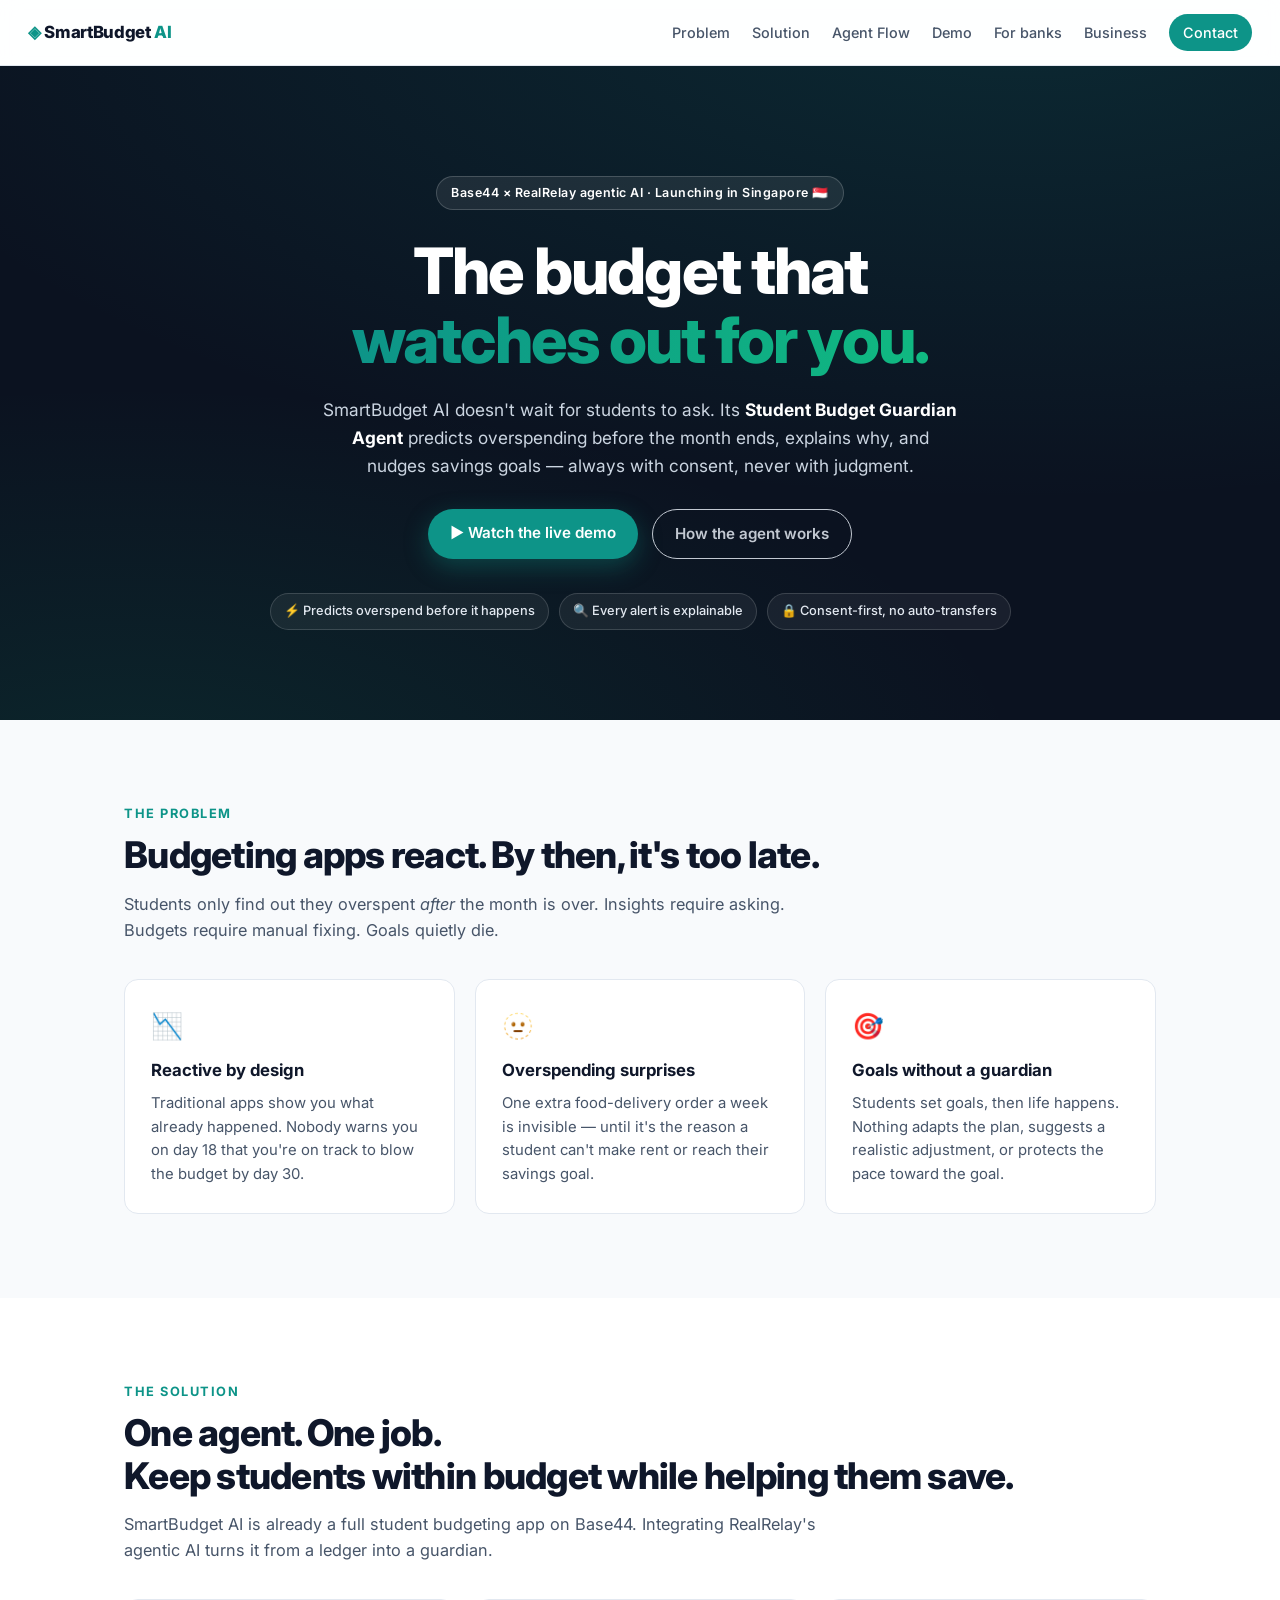
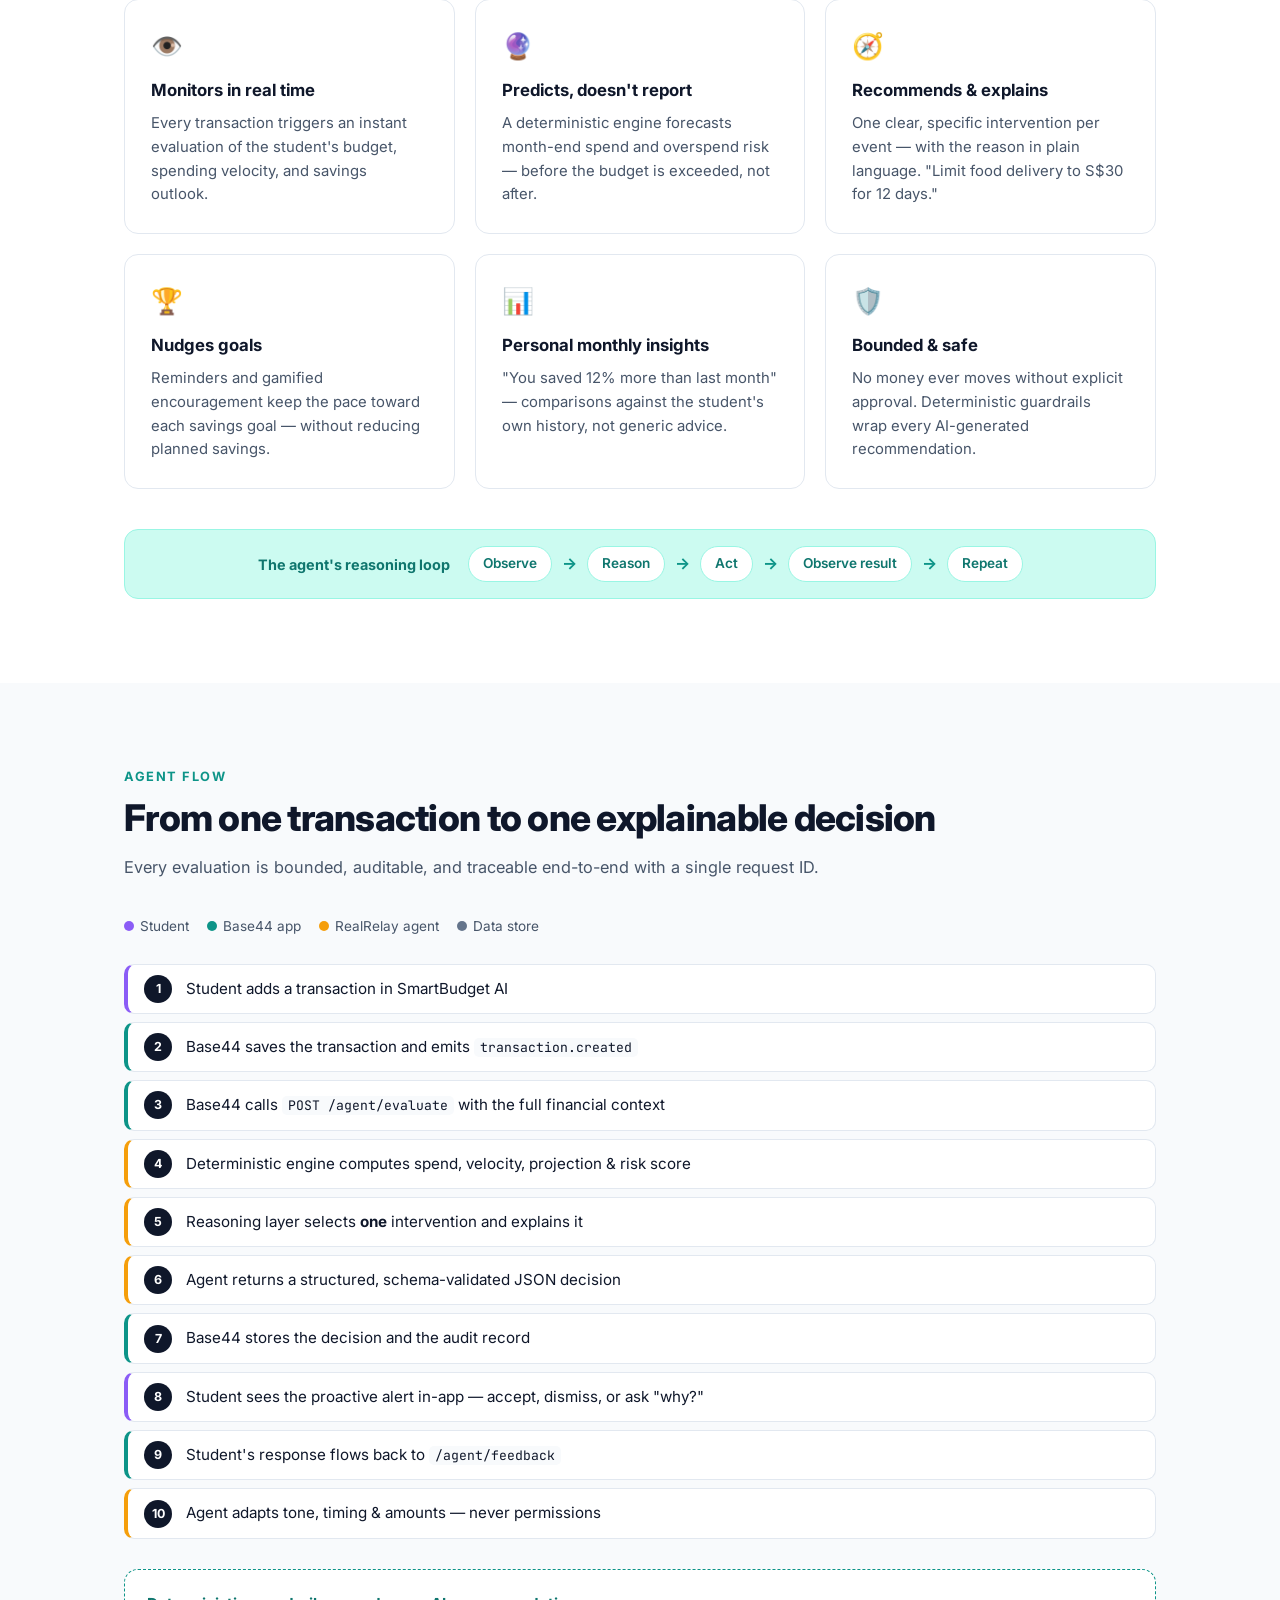
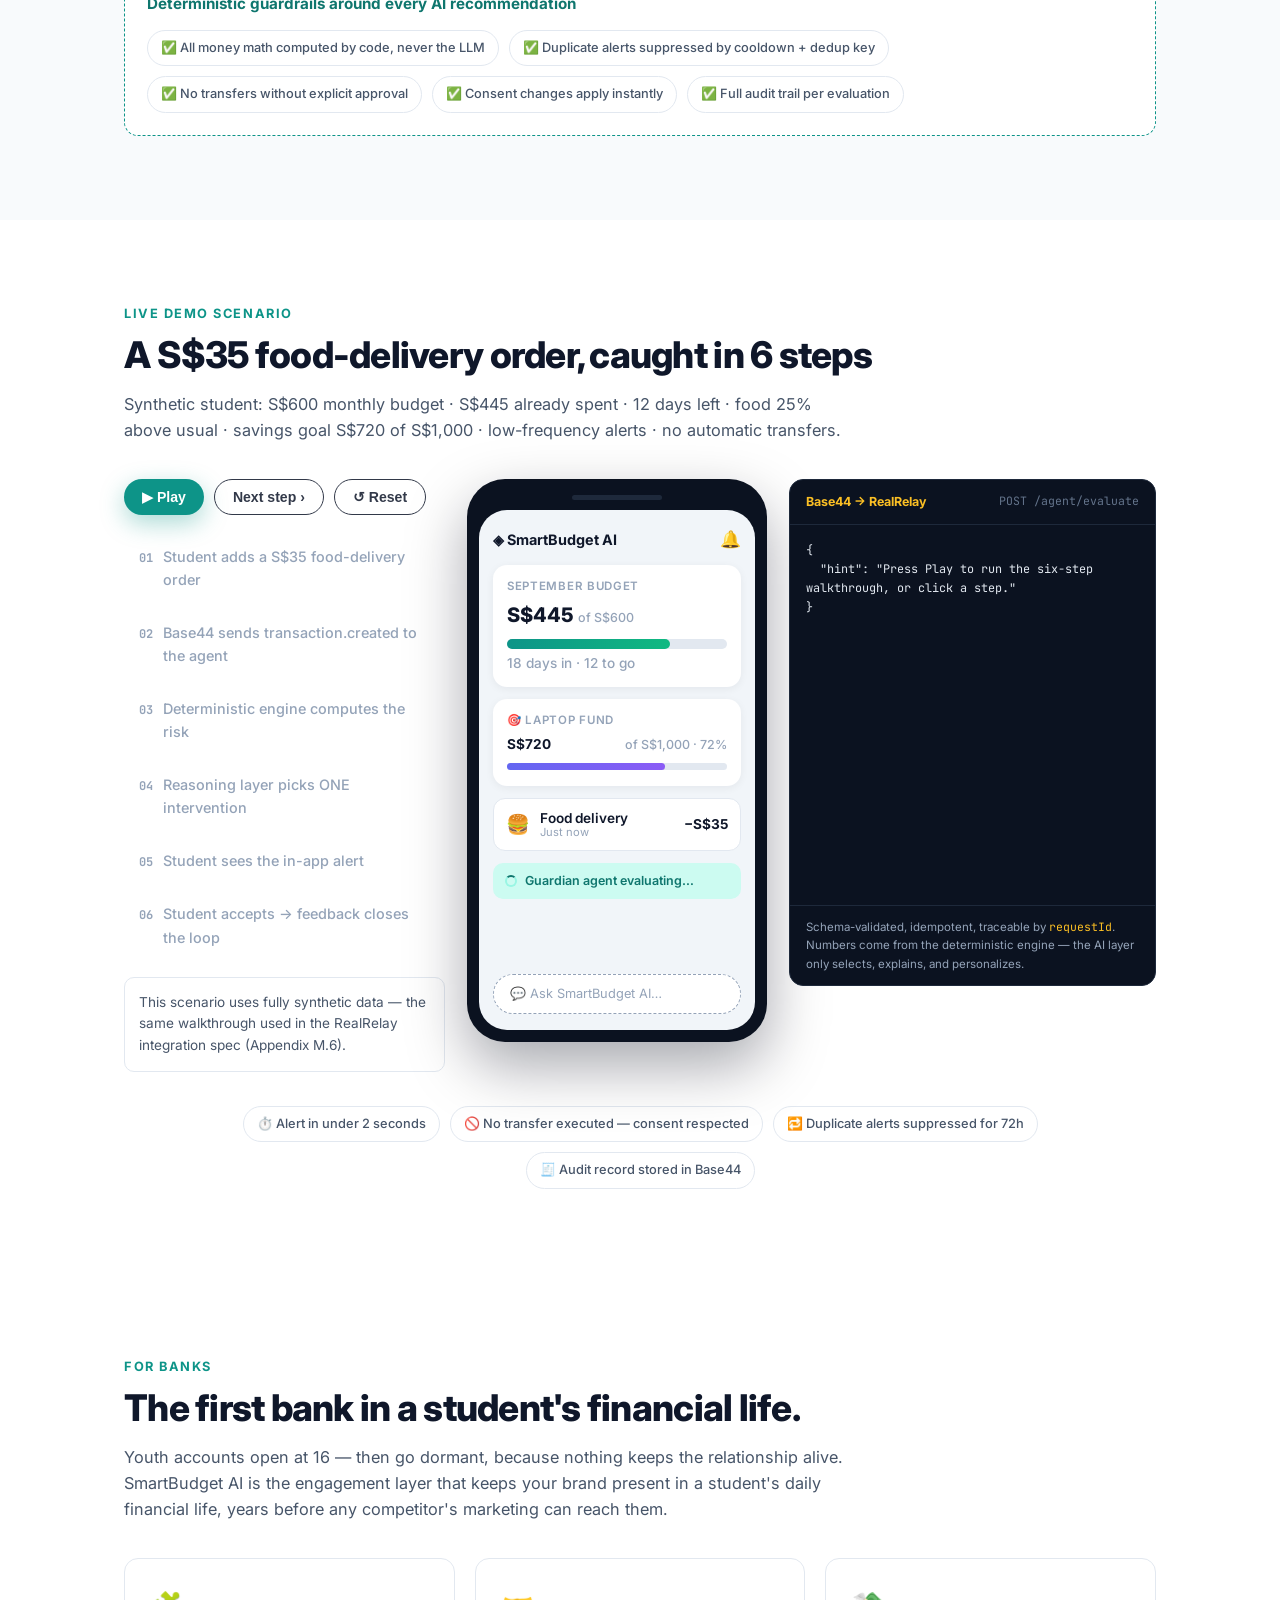
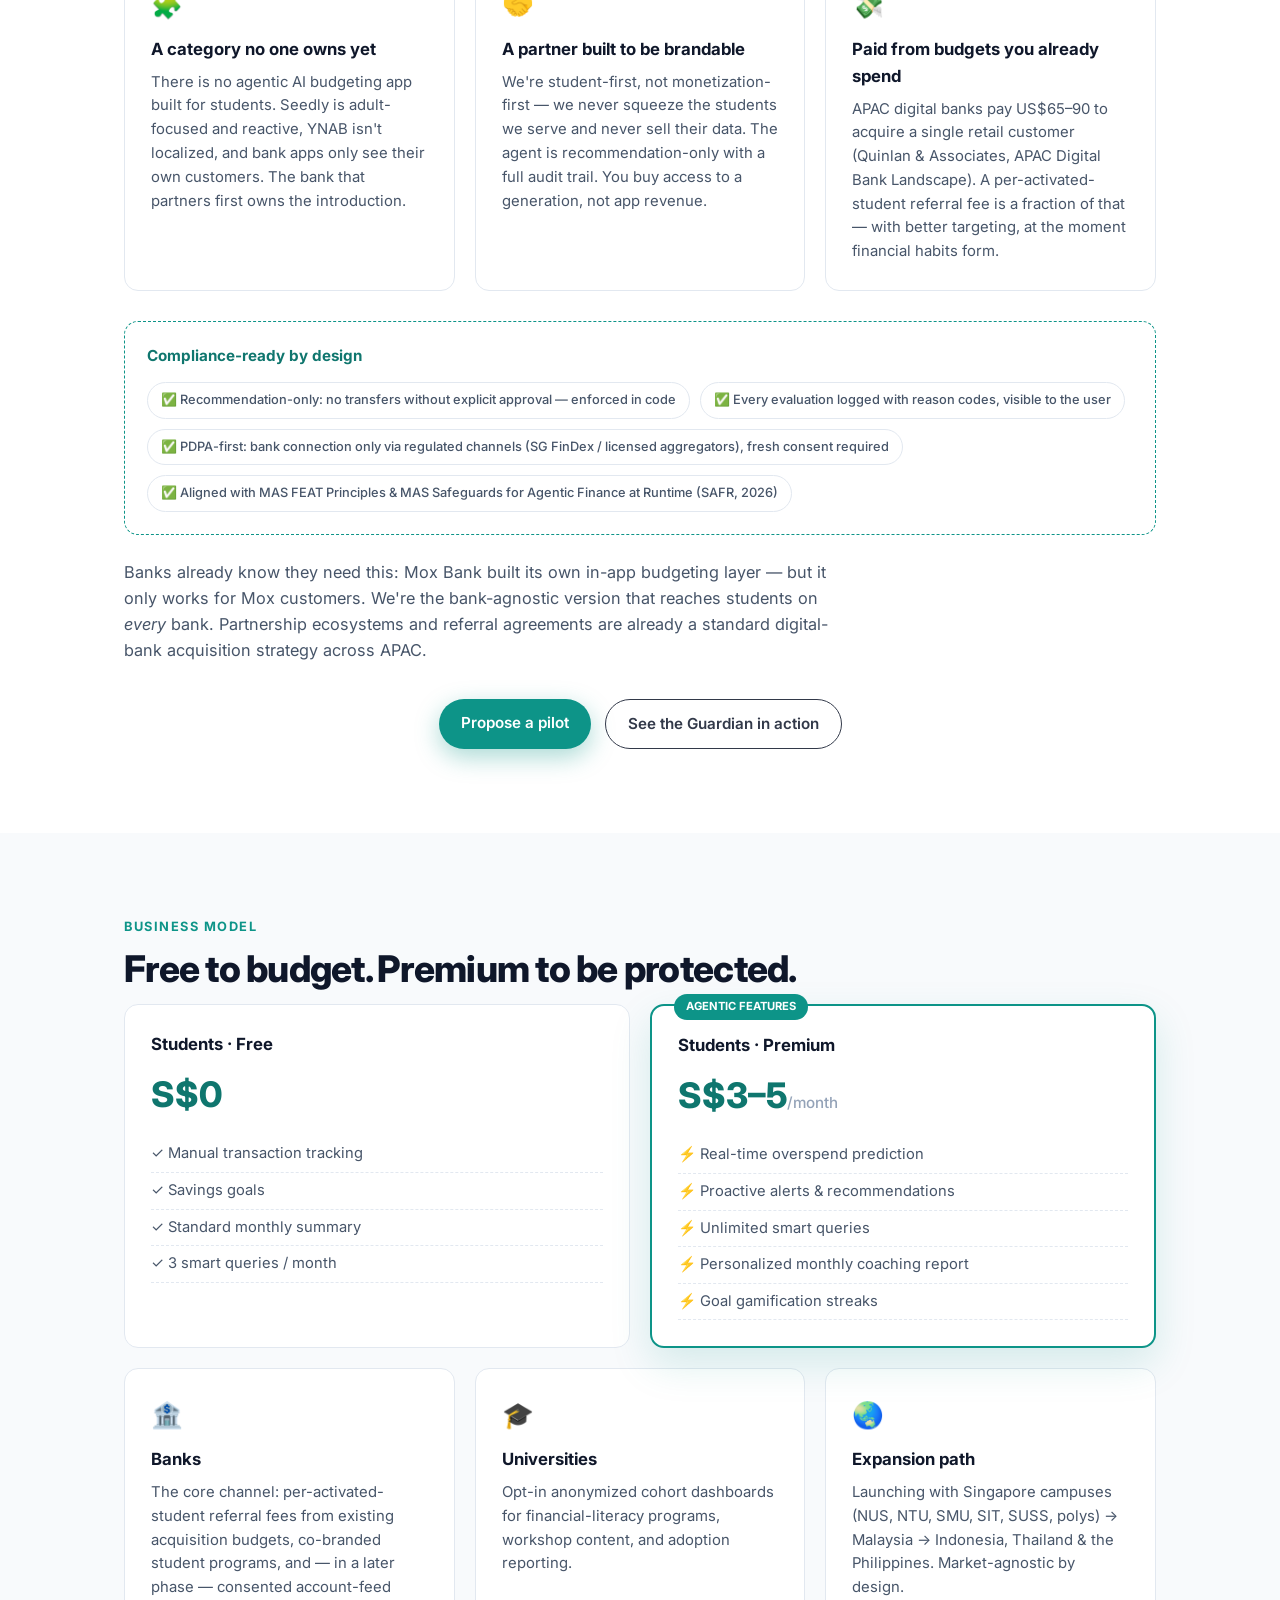
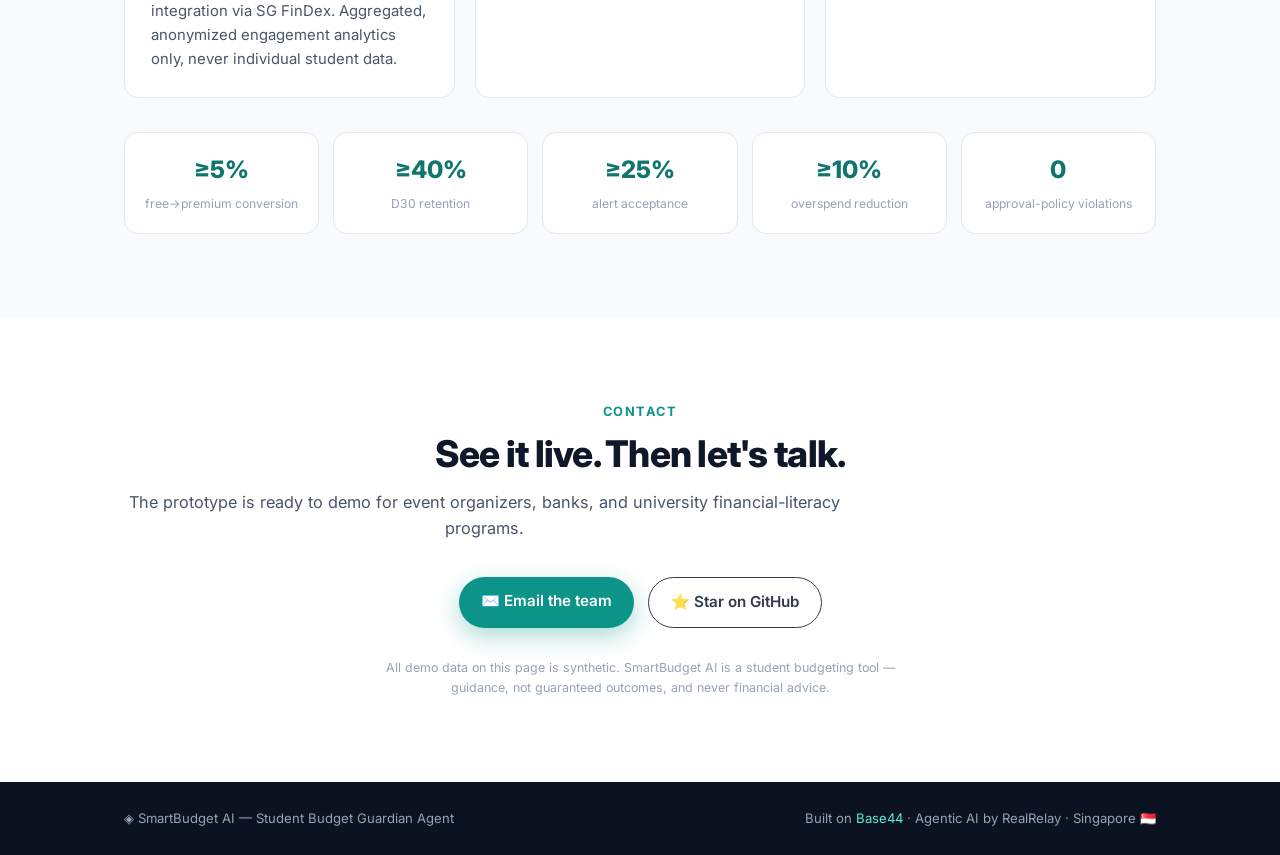
==== index.html @ 0e9cdb06 "SmartBudget AI pitch site — Student Budget Guardian - Problem/Solution/Agent Flow/Demo/Business/Cont" ====
<!DOCTYPE html>
<html lang="en">
<head>
  <meta charset="UTF-8">
  <meta name="viewport" content="width=device-width, initial-scale=1.0">
  <title>SmartBudget AI — The Student Budget Guardian Agent</title>
  <meta name="description" content="SmartBudget AI makes student budgeting agentic: it predicts overspending before it happens and explains every recommendation. Built on Base44 with RealRelay agentic AI.">
  <link rel="preconnect" href="https://fonts.googleapis.com">
  <link rel="preconnect" href="https://fonts.gstatic.com" crossorigin>
  <link href="https://fonts.googleapis.com/css2?family=Inter:wght@400;500;600;700;800&family=JetBrains+Mono:wght@400;500&display=swap" rel="stylesheet">
  <link rel="stylesheet" href="style.css">
</head>
<body>

<nav class="nav">
  <a href="#hero" class="logo"><span class="logo-mark">◈</span> SmartBudget <em>AI</em></a>
  <button class="nav-toggle" id="navToggle" aria-label="Toggle menu">☰</button>
  <div class="nav-links" id="navLinks">
    <a href="#problem">Problem</a>
    <a href="#solution">Solution</a>
    <a href="#agent-flow">Agent Flow</a>
    <a href="#demo">Demo</a>
    <a href="#banks">For banks</a>
    <a href="#business">Business</a>
    <a href="#contact" class="nav-cta">Contact</a>
  </div>
</nav>

<header class="hero" id="hero">
  <div class="hero-inner">
    <span class="hero-badge">Base44 × RealRelay agentic AI · Launching in Singapore 🇸🇬</span>
    <h1>The budget that<br><span class="grad">watches out for you.</span></h1>
    <p class="hero-sub">SmartBudget AI doesn't wait for students to ask. Its <strong>Student Budget Guardian Agent</strong> predicts overspending before the month ends, explains why, and nudges savings goals — always with consent, never with judgment.</p>
    <div class="hero-ctas">
      <a href="#demo" class="btn btn-primary">▶ Watch the live demo</a>
      <a href="#agent-flow" class="btn btn-ghost">How the agent works</a>
      <!-- Uncomment and set href once the app is published:
      <a href="PUBLISHED_APP_URL" class="btn btn-ghost">Open the live app ↗</a>
      -->
    </div>
    <div class="hero-chips">
      <span class="chip">⚡ Predicts overspend before it happens</span>
      <span class="chip">🔍 Every alert is explainable</span>
      <span class="chip">🔒 Consent-first, no auto-transfers</span>
    </div>
  </div>
</header>

<main>

<!-- ============ PROBLEM ============ -->
<section id="problem" class="section reveal">
  <div class="wrap">
    <p class="kicker">The problem</p>
    <h2>Budgeting apps react. By then, it's too late.</h2>
    <p class="section-sub">Students only find out they overspent <em>after</em> the month is over. Insights require asking. Budgets require manual fixing. Goals quietly die.</p>
    <div class="card-grid three">
      <div class="card">
        <div class="card-icon">📉</div>
        <h3>Reactive by design</h3>
        <p>Traditional apps show you what already happened. Nobody warns you on day 18 that you're on track to blow the budget by day 30.</p>
      </div>
      <div class="card">
        <div class="card-icon">🫥</div>
        <h3>Overspending surprises</h3>
        <p>One extra food-delivery order a week is invisible — until it's the reason a student can't make rent or reach their savings goal.</p>
      </div>
      <div class="card">
        <div class="card-icon">🎯</div>
        <h3>Goals without a guardian</h3>
        <p>Students set goals, then life happens. Nothing adapts the plan, suggests a realistic adjustment, or protects the pace toward the goal.</p>
      </div>
    </div>
  </div>
</section>

<!-- ============ SOLUTION ============ -->
<section id="solution" class="section alt reveal">
  <div class="wrap">
    <p class="kicker">The solution</p>
    <h2>One agent. One job.<br>Keep students within budget while helping them save.</h2>
    <p class="section-sub">SmartBudget AI is already a full student budgeting app on Base44. Integrating RealRelay's agentic AI turns it from a ledger into a guardian.</p>
    <div class="card-grid three">
      <div class="card">
        <div class="card-icon">👁️</div>
        <h3>Monitors in real time</h3>
        <p>Every transaction triggers an instant evaluation of the student's budget, spending velocity, and savings outlook.</p>
      </div>
      <div class="card">
        <div class="card-icon">🔮</div>
        <h3>Predicts, doesn't report</h3>
        <p>A deterministic engine forecasts month-end spend and overspend risk — before the budget is exceeded, not after.</p>
      </div>
      <div class="card">
        <div class="card-icon">🧭</div>
        <h3>Recommends &amp; explains</h3>
        <p>One clear, specific intervention per event — with the reason in plain language. "Limit food delivery to S$30 for 12 days."</p>
      </div>
      <div class="card">
        <div class="card-icon">🏆</div>
        <h3>Nudges goals</h3>
        <p>Reminders and gamified encouragement keep the pace toward each savings goal — without reducing planned savings.</p>
      </div>
      <div class="card">
        <div class="card-icon">📊</div>
        <h3>Personal monthly insights</h3>
        <p>"You saved 12% more than last month" — comparisons against the student's own history, not generic advice.</p>
      </div>
      <div class="card">
        <div class="card-icon">🛡️</div>
        <h3>Bounded &amp; safe</h3>
        <p>No money ever moves without explicit approval. Deterministic guardrails wrap every AI-generated recommendation.</p>
      </div>
    </div>
    <div class="loop-strip">
      <span class="loop-title">The agent's reasoning loop</span>
      <span class="loop-step">Observe</span><span class="loop-arrow">→</span>
      <span class="loop-step">Reason</span><span class="loop-arrow">→</span>
      <span class="loop-step">Act</span><span class="loop-arrow">→</span>
      <span class="loop-step">Observe result</span><span class="loop-arrow">→</span>
      <span class="loop-step">Repeat</span>
    </div>
  </div>
</section>

<!-- ============ AGENT FLOW ============ -->
<section id="agent-flow" class="section reveal">
  <div class="wrap">
    <p class="kicker">Agent flow</p>
    <h2>From one transaction to one explainable decision</h2>
    <p class="section-sub">Every evaluation is bounded, auditable, and traceable end-to-end with a single request ID.</p>
    <div class="flow-legend">
      <span><i class="dot dot-student"></i>Student</span>
      <span><i class="dot dot-base44"></i>Base44 app</span>
      <span><i class="dot dot-realrelay"></i>RealRelay agent</span>
      <span><i class="dot dot-data"></i>Data store</span>
    </div>
    <ol class="flow-timeline">
      <li data-actor="student">Student adds a transaction in SmartBudget AI</li>
      <li data-actor="base44">Base44 saves the transaction and emits <code>transaction.created</code></li>
      <li data-actor="base44">Base44 calls <code>POST /agent/evaluate</code> with the full financial context</li>
      <li data-actor="realrelay">Deterministic engine computes spend, velocity, projection &amp; risk score</li>
      <li data-actor="realrelay">Reasoning layer selects <strong>one</strong> intervention and explains it</li>
      <li data-actor="realrelay">Agent returns a structured, schema-validated JSON decision</li>
      <li data-actor="base44">Base44 stores the decision and the audit record</li>
      <li data-actor="student">Student sees the proactive alert in-app — accept, dismiss, or ask "why?"</li>
      <li data-actor="base44">Student's response flows back to <code>/agent/feedback</code></li>
      <li data-actor="realrelay">Agent adapts tone, timing &amp; amounts — never permissions</li>
    </ol>
    <div class="guardrails">
      <p class="guardrails-title">Deterministic guardrails around every AI recommendation</p>
      <div class="chip-row">
        <span class="chip">✅ All money math computed by code, never the LLM</span>
        <span class="chip">✅ Duplicate alerts suppressed by cooldown + dedup key</span>
        <span class="chip">✅ No transfers without explicit approval</span>
        <span class="chip">✅ Consent changes apply instantly</span>
        <span class="chip">✅ Full audit trail per evaluation</span>
      </div>
    </div>
  </div>
</section>

<!-- ============ DEMO ============ -->
<section id="demo" class="section alt reveal">
  <div class="wrap">
    <p class="kicker">Live demo scenario</p>
    <h2>A S$35 food-delivery order, caught in 6 steps</h2>
    <p class="section-sub">Synthetic student: S$600 monthly budget · S$445 already spent · 12 days left · food 25% above usual · savings goal S$720 of S$1,000 · low-frequency alerts · no automatic transfers.</p>

    <div class="demo-layout">
      <!-- left: step driver -->
      <div class="demo-driver">
        <div class="demo-controls">
          <button id="demoPlay" class="btn btn-primary">▶ Play</button>
          <button id="demoNext" class="btn btn-ghost">Next step ›</button>
          <button id="demoReset" class="btn btn-ghost">↺ Reset</button>
        </div>
        <ol class="demo-steps" id="demoSteps"></ol>
        <div class="demo-note" id="demoNote"></div>
      </div>

      <!-- center: phone -->
      <div class="phone-wrap">
        <div class="phone">
          <div class="phone-notch"></div>
          <div class="phone-screen">
            <div class="app-header">
              <span class="app-title">◈ SmartBudget AI</span>
              <span class="app-bell" id="appBell">🔔</span>
            </div>

            <div class="app-card">
              <div class="app-card-label">September budget</div>
              <div class="app-big"><span id="spentValue">S$445</span> <span class="app-muted">of S$600</span></div>
              <div class="bar">
                <div class="bar-fill" id="barSpent" style="width:74%"></div>
                <div class="bar-marker" id="barProjection" title="Projected month-end: S$665"></div>
              </div>
              <div class="app-row app-muted"><span id="projectionLabel">18 days in · 12 to go</span></div>
            </div>

            <div class="app-card">
              <div class="app-card-label">🎯 Laptop fund</div>
              <div class="app-row"><strong>S$720</strong> <span class="app-muted">of S$1,000 · 72%</span></div>
              <div class="bar slim"><div class="bar-fill goal" style="width:72%"></div></div>
            </div>

            <div class="app-txn" id="txnRow" hidden>
              <span class="txn-icon">🍔</span>
              <span class="txn-name">Food delivery<small>Just now</small></span>
              <span class="txn-amt">−S$35</span>
            </div>

            <div class="app-eval" id="evalBadge" hidden>
              <span class="spinner"></span> Guardian agent evaluating…
            </div>

            <div class="app-alert" id="alertCard" hidden>
              <div class="alert-head"><span class="risk-pill">High risk</span><span class="app-muted">now</span></div>
              <p class="alert-msg" id="alertMsg"></p>
              <div class="alert-actions">
                <button class="btn-mini" id="acceptBtn">Accept</button>
                <button class="btn-mini ghost">Dismiss</button>
              </div>
              <a class="why-link" id="whyLink">Why am I seeing this?</a>
              <p class="why-text" id="whyText" hidden></p>
            </div>

            <div class="app-accepted" id="acceptedCard" hidden>✅ Recommendation accepted — feedback sent to your agent</div>

            <div class="ask-box">💬 Ask SmartBudget AI…</div>
          </div>
        </div>
      </div>

      <!-- right: JSON -->
      <div class="json-panel">
        <div class="json-tab">
          <span class="json-dir" id="jsonDir">Base44 → RealRelay</span>
          <span class="json-eta" id="jsonEta">POST /agent/evaluate</span>
        </div>
        <pre class="json-view" id="jsonView"></pre>
        <p class="json-caption">Schema-validated, idempotent, traceable by <code>requestId</code>. Numbers come from the deterministic engine — the AI layer only selects, explains, and personalizes.</p>
      </div>
    </div>

    <div class="demo-badges">
      <span class="chip">⏱️ Alert in under 2 seconds</span>
      <span class="chip">🚫 No transfer executed — consent respected</span>
      <span class="chip">🔁 Duplicate alerts suppressed for 72h</span>
      <span class="chip">🧾 Audit record stored in Base44</span>
    </div>
  </div>
</section>

<!-- ============ FOR BANKS ============ -->
<section id="banks" class="section alt reveal">
  <div class="wrap">
    <p class="kicker">For banks</p>
    <h2>The first bank in a student's financial life.</h2>
    <p class="section-sub">Youth accounts open at 16 — then go dormant, because nothing keeps the relationship alive. SmartBudget AI is the engagement layer that keeps your brand present in a student's daily financial life, years before any competitor's marketing can reach them.</p>
    <div class="card-grid three">
      <div class="card">
        <div class="card-icon">🧩</div>
        <h3>A category no one owns yet</h3>
        <p>There is no agentic AI budgeting app built for students. Seedly is adult-focused and reactive, YNAB isn't localized, and bank apps only see their own customers. The bank that partners first owns the introduction.</p>
      </div>
      <div class="card">
        <div class="card-icon">🤝</div>
        <h3>A partner built to be brandable</h3>
        <p>We're student-first, not monetization-first — we never squeeze the students we serve and never sell their data. The agent is recommendation-only with a full audit trail. You buy access to a generation, not app revenue.</p>
      </div>
      <div class="card">
        <div class="card-icon">💸</div>
        <h3>Paid from budgets you already spend</h3>
        <p>APAC digital banks pay US$65–90 to acquire a single retail customer (Quinlan &amp; Associates, APAC Digital Bank Landscape). A per-activated-student referral fee is a fraction of that — with better targeting, at the moment financial habits form.</p>
      </div>
    </div>
    <div class="guardrails">
      <p class="guardrails-title">Compliance-ready by design</p>
      <div class="chip-row">
        <span class="chip">✅ Recommendation-only: no transfers without explicit approval — enforced in code</span>
        <span class="chip">✅ Every evaluation logged with reason codes, visible to the user</span>
        <span class="chip">✅ PDPA-first: bank connection only via regulated channels (SG FinDex / licensed aggregators), fresh consent required</span>
        <span class="chip">✅ Aligned with MAS FEAT Principles &amp; MAS Safeguards for Agentic Finance at Runtime (SAFR, 2026)</span>
      </div>
    </div>
    <p class="section-sub" style="margin-top:1.5rem">Banks already know they need this: Mox Bank built its own in-app budgeting layer — but it only works for Mox customers. We're the bank-agnostic version that reaches students on <em>every</em> bank. Partnership ecosystems and referral agreements are already a standard digital-bank acquisition strategy across APAC.</p>
    <div class="hero-ctas" style="justify-content:center">
      <a href="#contact" class="btn btn-primary">Propose a pilot</a>
      <a href="#demo" class="btn btn-ghost">See the Guardian in action</a>
    </div>
  </div>
</section>

<!-- ============ BUSINESS ============ -->
<section id="business" class="section reveal">
  <div class="wrap">
    <p class="kicker">Business model</p>
    <h2>Free to budget. Premium to be protected.</h2>
    <div class="card-grid two">
      <div class="card tier">
        <h3>Students · Free</h3>
        <p class="price">S$0</p>
        <ul>
          <li>✓ Manual transaction tracking</li>
          <li>✓ Savings goals</li>
          <li>✓ Standard monthly summary</li>
          <li>✓ 3 smart queries / month</li>
        </ul>
      </div>
      <div class="card tier featured">
        <span class="tier-flag">Agentic features</span>
        <h3>Students · Premium</h3>
        <p class="price">S$3–5<span class="per">/month</span></p>
        <ul>
          <li>⚡ Real-time overspend prediction</li>
          <li>⚡ Proactive alerts &amp; recommendations</li>
          <li>⚡ Unlimited smart queries</li>
          <li>⚡ Personalized monthly coaching report</li>
          <li>⚡ Goal gamification streaks</li>
        </ul>
      </div>
    </div>
    <div class="card-grid three">
      <div class="card">
        <div class="card-icon">🏦</div>
        <h3>Banks</h3>
        <p>The core channel: per-activated-student referral fees from existing acquisition budgets, co-branded student programs, and — in a later phase — consented account-feed integration via SG FinDex. Aggregated, anonymized engagement analytics only, never individual student data.</p>
      </div>
      <div class="card">
        <div class="card-icon">🎓</div>
        <h3>Universities</h3>
        <p>Opt-in anonymized cohort dashboards for financial-literacy programs, workshop content, and adoption reporting.</p>
      </div>
      <div class="card">
        <div class="card-icon">🌏</div>
        <h3>Expansion path</h3>
        <p>Launching with Singapore campuses (NUS, NTU, SMU, SIT, SUSS, polys) → Malaysia → Indonesia, Thailand &amp; the Philippines. Market-agnostic by design.</p>
      </div>
    </div>
    <div class="kpi-row">
      <div class="kpi"><strong>≥5%</strong><span>free→premium conversion</span></div>
      <div class="kpi"><strong>≥40%</strong><span>D30 retention</span></div>
      <div class="kpi"><strong>≥25%</strong><span>alert acceptance</span></div>
      <div class="kpi"><strong>≥10%</strong><span>overspend reduction</span></div>
      <div class="kpi"><strong>0</strong><span>approval-policy violations</span></div>
    </div>
  </div>
</section>

<!-- ============ CONTACT ============ -->
<section id="contact" class="section alt reveal">
  <div class="wrap contact-wrap">
    <p class="kicker">Contact</p>
    <h2>See it live. Then let's talk.</h2>
    <p class="section-sub">The prototype is ready to demo for event organizers, banks, and university financial-literacy programs.</p>
    <div class="contact-actions">
      <a href="mailto:your-team@smartbudget-ai.example" class="btn btn-primary">✉️ Email the team</a>
      <a href="https://github.com/username/smartbudget-ai" class="btn btn-ghost">⭐ Star on GitHub</a>
    </div>
    <p class="fine-print">All demo data on this page is synthetic. SmartBudget AI is a student budgeting tool — guidance, not guaranteed outcomes, and never financial advice.</p>
  </div>
</section>

</main>

<footer class="footer">
  <div class="wrap">
    <span>◈ SmartBudget AI — Student Budget Guardian Agent</span>
    <span>Built on <a href="https://base44.com" target="_blank" rel="noopener">Base44</a> · Agentic AI by RealRelay · Singapore 🇸🇬</span>
  </div>
</footer>

<script src="script.js"></script>
</body>
</html>
---- style.css ----
/* ============ SmartBudget AI — GitHub Pages site ============ */
:root {
  --ink: #0f172a;
  --ink-soft: #475569;
  --ink-faint: #94a3b8;
  --bg: #f8fafc;
  --card: #ffffff;
  --line: #e2e8f0;
  --brand: #0d9488;
  --brand-dark: #0f766e;
  --brand-light: #ccfbf1;
  --grad-a: #0d9488;
  --grad-b: #10b981;
  --warn: #f59e0b;
  --danger: #ef4444;
  --dark: #0b1220;
  --radius: 14px;
  --mono: "JetBrains Mono", ui-monospace, SFMono-Regular, Menlo, monospace;
}

* { margin: 0; padding: 0; box-sizing: border-box; }

html { scroll-behavior: smooth; }

body {
  font-family: "Inter", -apple-system, BlinkMacSystemFont, "Segoe UI", sans-serif;
  background: var(--bg);
  color: var(--ink);
  line-height: 1.6;
}

.wrap { max-width: 1080px; margin: 0 auto; padding: 0 24px; }

/* ---------- nav ---------- */
.nav {
  position: sticky; top: 0; z-index: 50;
  display: flex; align-items: center; justify-content: space-between;
  padding: 14px 28px;
  background: rgba(255,255,255,.85);
  backdrop-filter: blur(10px);
  border-bottom: 1px solid var(--line);
}
.logo { font-weight: 800; font-size: 1.05rem; color: var(--ink); text-decoration: none; letter-spacing: -.02em; }
.logo em { font-style: normal; color: var(--brand); }
.logo-mark { color: var(--brand); }
.nav-links { display: flex; gap: 22px; align-items: center; }
.nav-links a { text-decoration: none; color: var(--ink-soft); font-size: .9rem; font-weight: 500; }
.nav-links a:hover { color: var(--brand-dark); }
.nav-cta {
  background: var(--brand); color: #fff !important;
  padding: 7px 14px; border-radius: 999px;
}
.nav-toggle { display: none; border: none; background: none; font-size: 1.4rem; cursor: pointer; }

@media (max-width: 760px) {
  .nav-toggle { display: block; }
  .nav-links {
    display: none; position: absolute; top: 100%; left: 0; right: 0;
    flex-direction: column; background: #fff; padding: 18px;
    border-bottom: 1px solid var(--line); gap: 14px;
  }
  .nav-links.open { display: flex; }
}

/* ---------- hero ---------- */
.hero {
  background:
    radial-gradient(1200px 500px at 80% -10%, rgba(13,148,136,.18), transparent),
    radial-gradient(900px 400px at 10% 110%, rgba(16,185,129,.12), transparent),
    var(--dark);
  color: #fff;
  padding: 110px 24px 90px;
}
.hero-inner { max-width: 880px; margin: 0 auto; text-align: center; }
.hero-badge {
  display: inline-block; font-size: .78rem; font-weight: 600; letter-spacing: .04em;
  background: rgba(255,255,255,.08); border: 1px solid rgba(255,255,255,.18);
  padding: 6px 14px; border-radius: 999px; margin-bottom: 26px;
}
.hero h1 { font-size: clamp(2.4rem, 6vw, 4rem); font-weight: 800; letter-spacing: -.03em; line-height: 1.08; }
.grad { background: linear-gradient(90deg, var(--grad-a), var(--grad-b)); -webkit-background-clip: text; background-clip: text; color: transparent; }
.hero-sub { color: #cbd5e1; max-width: 640px; margin: 22px auto 30px; font-size: 1.08rem; }
.hero-sub strong { color: #fff; }
.hero-ctas { display: flex; gap: 14px; justify-content: center; flex-wrap: wrap; }
.hero-chips { margin-top: 34px; display: flex; gap: 10px; justify-content: center; flex-wrap: wrap; }

.btn { display: inline-block; padding: 12px 22px; border-radius: 999px; font-weight: 600; font-size: .95rem; text-decoration: none; border: none; cursor: pointer; transition: transform .15s ease, box-shadow .15s ease; }
.btn:hover { transform: translateY(-2px); }
.btn-primary { background: var(--brand); color: #fff; box-shadow: 0 8px 24px rgba(13,148,136,.35); }
.btn-ghost { background: transparent; color: inherit; border: 1.5px solid currentColor; opacity: .85; }
.hero .btn-ghost { color: #e2e8f0; }

.chip {
  display: inline-block; font-size: .8rem; font-weight: 500;
  background: var(--card); border: 1px solid var(--line);
  padding: 7px 13px; border-radius: 999px; color: var(--ink-soft);
}
.hero .chip { background: rgba(255,255,255,.06); border-color: rgba(255,255,255,.15); color: #e2e8f0; }
.chip-row { display: flex; flex-wrap: wrap; gap: 10px; }

/* ---------- sections ---------- */
.section { padding: 84px 0; }
.section.alt { background: #fff; }
.kicker { color: var(--brand); font-weight: 700; font-size: .8rem; letter-spacing: .12em; text-transform: uppercase; margin-bottom: 10px; }
h2 { font-size: clamp(1.6rem, 3.6vw, 2.3rem); font-weight: 800; letter-spacing: -.02em; line-height: 1.15; margin-bottom: 14px; }
.section-sub { color: var(--ink-soft); max-width: 720px; margin-bottom: 36px; font-size: 1.02rem; }

.card-grid { display: grid; gap: 20px; }
.card-grid.three { grid-template-columns: repeat(3, 1fr); }
.card-grid.two { grid-template-columns: repeat(2, 1fr); margin-bottom: 20px; }
@media (max-width: 860px) { .card-grid.three { grid-template-columns: 1fr; } }
@media (max-width: 640px)  { .card-grid.two { grid-template-columns: 1fr; } }

.card { background: var(--card); border: 1px solid var(--line); border-radius: var(--radius); padding: 26px; }
.card h3 { font-size: 1.05rem; margin-bottom: 8px; }
.card p { color: var(--ink-soft); font-size: .93rem; }
.card-icon { font-size: 1.6rem; margin-bottom: 10px; }

/* reasoning loop strip */
.loop-strip {
  margin-top: 40px; display: flex; flex-wrap: wrap; gap: 10px; align-items: center; justify-content: center;
  background: var(--brand-light); border: 1px solid #99f6e4; border-radius: var(--radius);
  padding: 16px 22px;
}
.loop-title { font-weight: 700; color: var(--brand-dark); margin-right: 8px; font-size: .9rem; }
.loop-step { background: #fff; border: 1px solid #99f6e4; border-radius: 999px; padding: 6px 14px; font-size: .85rem; font-weight: 600; color: var(--brand-dark); }
.loop-arrow { color: var(--brand); font-weight: 700; }

/* ---------- agent flow ---------- */
.flow-legend { display: flex; flex-wrap: wrap; gap: 18px; margin-bottom: 26px; font-size: .85rem; color: var(--ink-soft); }
.dot { display: inline-block; width: 10px; height: 10px; border-radius: 50%; margin-right: 6px; }
.dot-student { background: #8b5cf6; }
.dot-base44 { background: #0d9488; }
.dot-realrelay { background: #f59e0b; }
.dot-data { background: #64748b; }

.flow-timeline { list-style: none; counter-reset: step; position: relative; }
.flow-timeline li {
  counter-increment: step;
  position: relative; padding: 12px 18px 12px 58px;
  background: var(--card); border: 1px solid var(--line);
  border-radius: 10px; margin-bottom: 8px; font-size: .95rem;
  border-left: 4px solid var(--line);
}
.flow-timeline li::before {
  content: counter(step);
  position: absolute; left: 16px; top: 50%; transform: translateY(-50%);
  width: 28px; height: 28px; border-radius: 50%;
  background: var(--ink); color: #fff; font-size: .78rem; font-weight: 700;
  display: flex; align-items: center; justify-content: center;
}
.flow-timeline li[data-actor="student"]   { border-left-color: #8b5cf6; }
.flow-timeline li[data-actor="base44"]    { border-left-color: #0d9488; }
.flow-timeline li[data-actor="realrelay"] { border-left-color: #f59e0b; }
.flow-timeline li[data-actor="data"]     { border-left-color: #64748b; }
.flow-timeline code { font-family: var(--mono); font-size: .82rem; background: var(--bg); padding: 1px 6px; border-radius: 5px; }

.guardrails { margin-top: 30px; background: var(--card); border: 1px dashed var(--brand); border-radius: var(--radius); padding: 22px; }
.guardrails-title { font-weight: 700; font-size: .95rem; margin-bottom: 14px; color: var(--brand-dark); }

/* ---------- demo ---------- */
.demo-layout { display: grid; grid-template-columns: 1.05fr .95fr 1.2fr; gap: 22px; align-items: start; margin-top: 30px; }
@media (max-width: 1020px) { .demo-layout { grid-template-columns: 1fr; } }

.demo-controls { display: flex; gap: 10px; margin-bottom: 18px; flex-wrap: wrap; }
.demo-controls .btn { padding: 9px 18px; font-size: .88rem; }
.btn-ghost.ink { color: var(--ink); }

.demo-steps { list-style: none; }
.demo-steps li {
  padding: 11px 14px; border-radius: 10px; font-size: .9rem; font-weight: 500;
  color: var(--ink-faint); margin-bottom: 6px; border: 1px solid transparent;
  display: flex; gap: 10px; align-items: baseline;
}
.demo-steps li .num { font-family: var(--mono); font-size: .75rem; font-weight: 700; }
.demo-steps li.active { background: var(--brand-light); border-color: #99f6e4; color: var(--brand-dark); }
.demo-steps li.done { color: var(--ink-soft); text-decoration: line-through; text-decoration-color: var(--brand); }

.demo-note {
  margin-top: 16px; font-size: .85rem; color: var(--ink-soft);
  background: var(--card); border: 1px solid var(--line);
  border-radius: 10px; padding: 14px; min-height: 76px;
}

/* phone mockup */
.phone-wrap { display: flex; justify-content: center; position: sticky; top: 90px; }
.phone {
  width: 300px; background: var(--dark); border-radius: 38px; padding: 12px;
  box-shadow: 0 24px 60px rgba(2, 6, 23, .35);
}
.phone-notch { width: 90px; height: 5px; background: #1e293b; border-radius: 999px; margin: 4px auto 10px; }
.phone-screen {
  background: #f1f5f9; border-radius: 28px; padding: 16px 14px; min-height: 520px;
  display: flex; flex-direction: column; gap: 12px;
}
.app-header { display: flex; justify-content: space-between; align-items: center; font-weight: 700; font-size: .9rem; color: var(--ink); }
.app-bell { position: relative; font-size: 1.05rem; }
.app-bell.flash::after {
  content: "1"; position: absolute; top: -6px; right: -8px;
  background: var(--danger); color: #fff; font-size: .6rem; font-weight: 700;
  width: 15px; height: 15px; border-radius: 50%; display: flex; align-items: center; justify-content: center;
}
.app-card { background: #fff; border-radius: 14px; padding: 12px 14px; box-shadow: 0 2px 8px rgba(15,23,42,.06); }
.app-card-label { font-size: .72rem; font-weight: 600; color: var(--ink-faint); text-transform: uppercase; letter-spacing: .06em; margin-bottom: 4px; }
.app-big { font-size: 1.25rem; font-weight: 800; }
.app-muted { color: var(--ink-faint); font-size: .78rem; font-weight: 500; }
.app-row { display: flex; justify-content: space-between; align-items: center; font-size: .85rem; margin-top: 4px; }

.bar { position: relative; height: 10px; background: #e2e8f0; border-radius: 999px; margin: 8px 0 4px; overflow: visible; }
.bar.slim { height: 7px; }
.bar-fill { height: 100%; background: linear-gradient(90deg, var(--grad-a), var(--grad-b)); border-radius: 999px; transition: width .8s ease; }
.bar-fill.warn { background: linear-gradient(90deg, #f59e0b, #ef4444); }
.bar-fill.goal { background: linear-gradient(90deg, #6366f1, #8b5cf6); }
.bar-marker {
  position: absolute; top: -5px; width: 3px; height: 20px; border-radius: 2px;
  background: var(--danger); left: 100%; opacity: 0; transition: opacity .6s ease;
}
.bar-marker.show { opacity: 1; }

.app-txn {
  display: flex; align-items: center; gap: 10px;
  background: #fff; border: 1px solid var(--line); border-radius: 12px; padding: 10px 12px;
  animation: pop .4s ease;
}
.txn-icon { font-size: 1.2rem; }
.txn-name { font-size: .85rem; font-weight: 600; display: flex; flex-direction: column; line-height: 1.2; }
.txn-name small { font-weight: 400; color: var(--ink-faint); font-size: .7rem; }
.txn-amt { margin-left: auto; font-weight: 700; color: var(--ink); font-size: .85rem; }

.app-eval {
  display: flex; align-items: center; gap: 8px;
  font-size: .78rem; font-weight: 600; color: var(--brand-dark);
  background: var(--brand-light); border-radius: 10px; padding: 8px 12px;
}
.spinner {
  width: 12px; height: 12px; border: 2px solid #99f6e4; border-top-color: var(--brand-dark);
  border-radius: 50%; animation: spin .8s linear infinite;
}
@keyframes spin { to { transform: rotate(360deg); } }
@keyframes pop { from { transform: scale(.9); opacity: 0; } to { transform: scale(1); opacity: 1; } }

.app-alert {
  background: #fff; border: 1px solid #fecaca; border-left: 4px solid var(--danger);
  border-radius: 12px; padding: 12px; animation: pop .35s ease;
}
.alert-head { display: flex; justify-content: space-between; align-items: center; margin-bottom: 6px; }
.risk-pill { background: #fee2e2; color: #b91c1c; font-size: .68rem; font-weight: 700; padding: 3px 9px; border-radius: 999px; text-transform: uppercase; letter-spacing: .04em; }
.alert-msg { font-size: .78rem; color: var(--ink); line-height: 1.5; margin-bottom: 10px; }
.alert-actions { display: flex; gap: 8px; margin-bottom: 8px; }
.btn-mini {
  border: none; cursor: pointer; background: var(--brand); color: #fff;
  font-size: .75rem; font-weight: 700; padding: 6px 14px; border-radius: 999px;
}
.btn-mini.ghost { background: #f1f5f9; color: var(--ink-soft); border: 1px solid var(--line); }
.why-link { font-size: .72rem; color: var(--brand-dark); font-weight: 600; text-decoration: underline; cursor: pointer; }
.why-text { font-size: .72rem; color: var(--ink-soft); margin-top: 6px; }

.app-accepted {
  background: #ecfdf5; border: 1px solid #a7f3d0; color: #065f46;
  font-size: .78rem; font-weight: 600; border-radius: 12px; padding: 10px 12px;
  animation: pop .35s ease;
}

.ask-box {
  margin-top: auto; background: #fff; border: 1px dashed var(--ink-faint);
  border-radius: 999px; padding: 9px 16px; font-size: .8rem; color: var(--ink-faint);
}

/* json panel */
.json-panel { background: var(--dark); border-radius: var(--radius); overflow: hidden; border: 1px solid #1e293b; position: sticky; top: 90px; }
.json-tab { display: flex; justify-content: space-between; padding: 12px 16px; border-bottom: 1px solid #1e293b; font-size: .78rem; }
.json-dir { color: #fbbf24; font-weight: 700; }
.json-eta { color: #64748b; font-family: var(--mono); font-size: .72rem; }
.json-view {
  font-family: var(--mono); font-size: .74rem; line-height: 1.6; color: #e2e8f0;
  padding: 16px; height: 380px; overflow: auto; white-space: pre-wrap;
}
.json-caption { padding: 12px 16px; font-size: .72rem; color: #94a3b8; border-top: 1px solid #1e293b; }
.json-caption code { font-family: var(--mono); color: #fbbf24; }
.k { color: #93c5fd; } .s { color: #86efac; } .n { color: #fbbf24; } .b { color: #f0abfc; } .z { color: #64748b; }

.demo-badges { display: flex; flex-wrap: wrap; gap: 10px; justify-content: center; margin-top: 34px; }

/* ---------- business ---------- */
.tier { position: relative; }
.tier .price { font-size: 2.2rem; font-weight: 800; color: var(--brand-dark); margin: 6px 0 14px; }
.tier .price .per { font-size: .95rem; font-weight: 500; color: var(--ink-faint); }
.tier ul { list-style: none; }
.tier li { font-size: .92rem; color: var(--ink-soft); padding: 6px 0; border-bottom: 1px dashed var(--line); }
.tier.featured { border: 2px solid var(--brand); box-shadow: 0 16px 40px rgba(13,148,136,.15); }
.tier-flag {
  position: absolute; top: -12px; left: 22px; background: var(--brand); color: #fff;
  font-size: .7rem; font-weight: 700; padding: 4px 12px; border-radius: 999px; text-transform: uppercase;
}
.kpi-row { display: grid; grid-template-columns: repeat(5, 1fr); gap: 14px; margin-top: 34px; }
@media (max-width: 860px) { .kpi-row { grid-template-columns: repeat(2, 1fr); } }
.kpi { background: var(--card); border: 1px solid var(--line); border-radius: var(--radius); padding: 18px; text-align: center; }
.kpi strong { display: block; font-size: 1.5rem; font-weight: 800; color: var(--brand-dark); }
.kpi span { font-size: .76rem; color: var(--ink-faint); }

/* ---------- contact / footer ---------- */
.contact-wrap { text-align: center; }
.contact-actions { display: flex; gap: 14px; justify-content: center; flex-wrap: wrap; margin: 26px 0 30px; }
.fine-print { font-size: .78rem; color: var(--ink-faint); max-width: 560px; margin: 0 auto; }

.footer { background: var(--dark); color: #94a3b8; padding: 26px 0; font-size: .82rem; }
.footer .wrap { display: flex; justify-content: space-between; flex-wrap: wrap; gap: 10px; }
.footer a { color: #5eead4; text-decoration: none; }

/* reveal on scroll */
.reveal { opacity: 0; transform: translateY(24px); transition: opacity .6s ease, transform .6s ease; }
.reveal.visible { opacity: 1; transform: none; }
@media (prefers-reduced-motion: reduce) {
  .reveal { opacity: 1; transform: none; transition: none; }
  html { scroll-behavior: auto; }
}
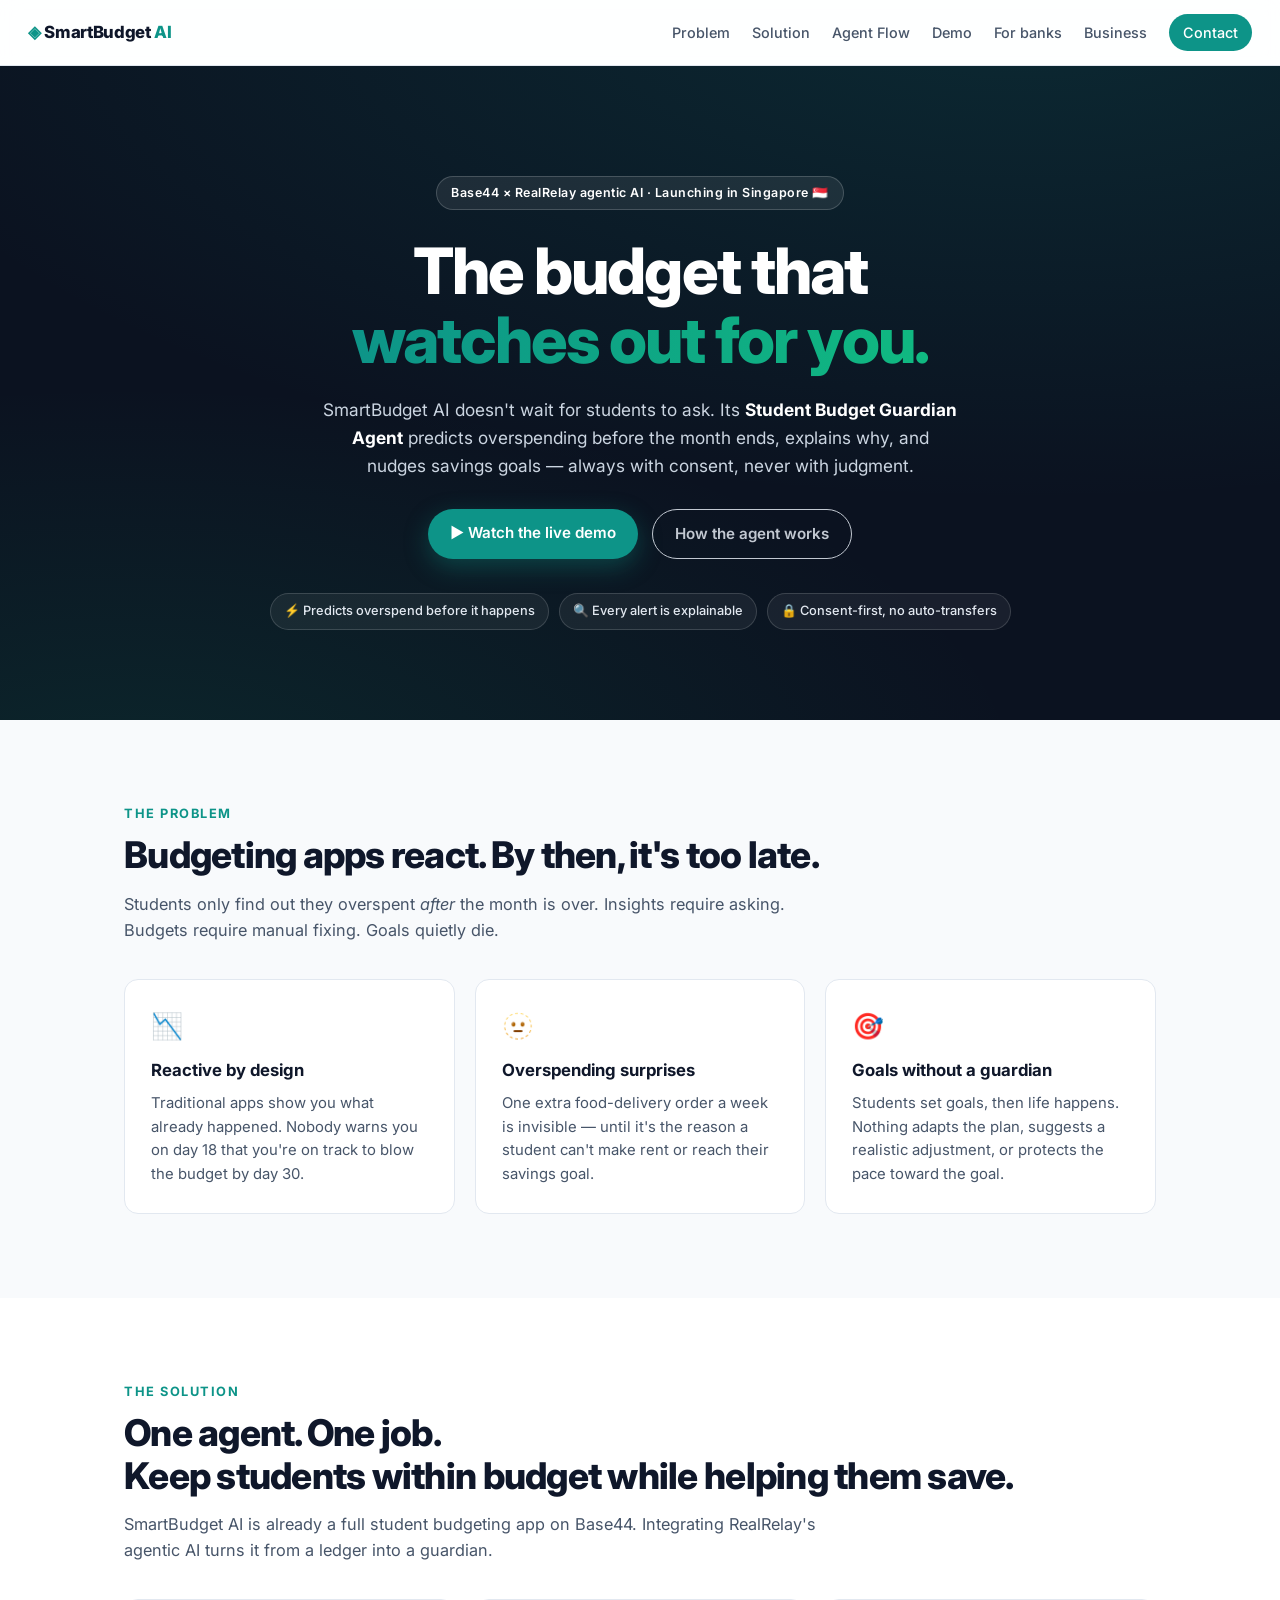
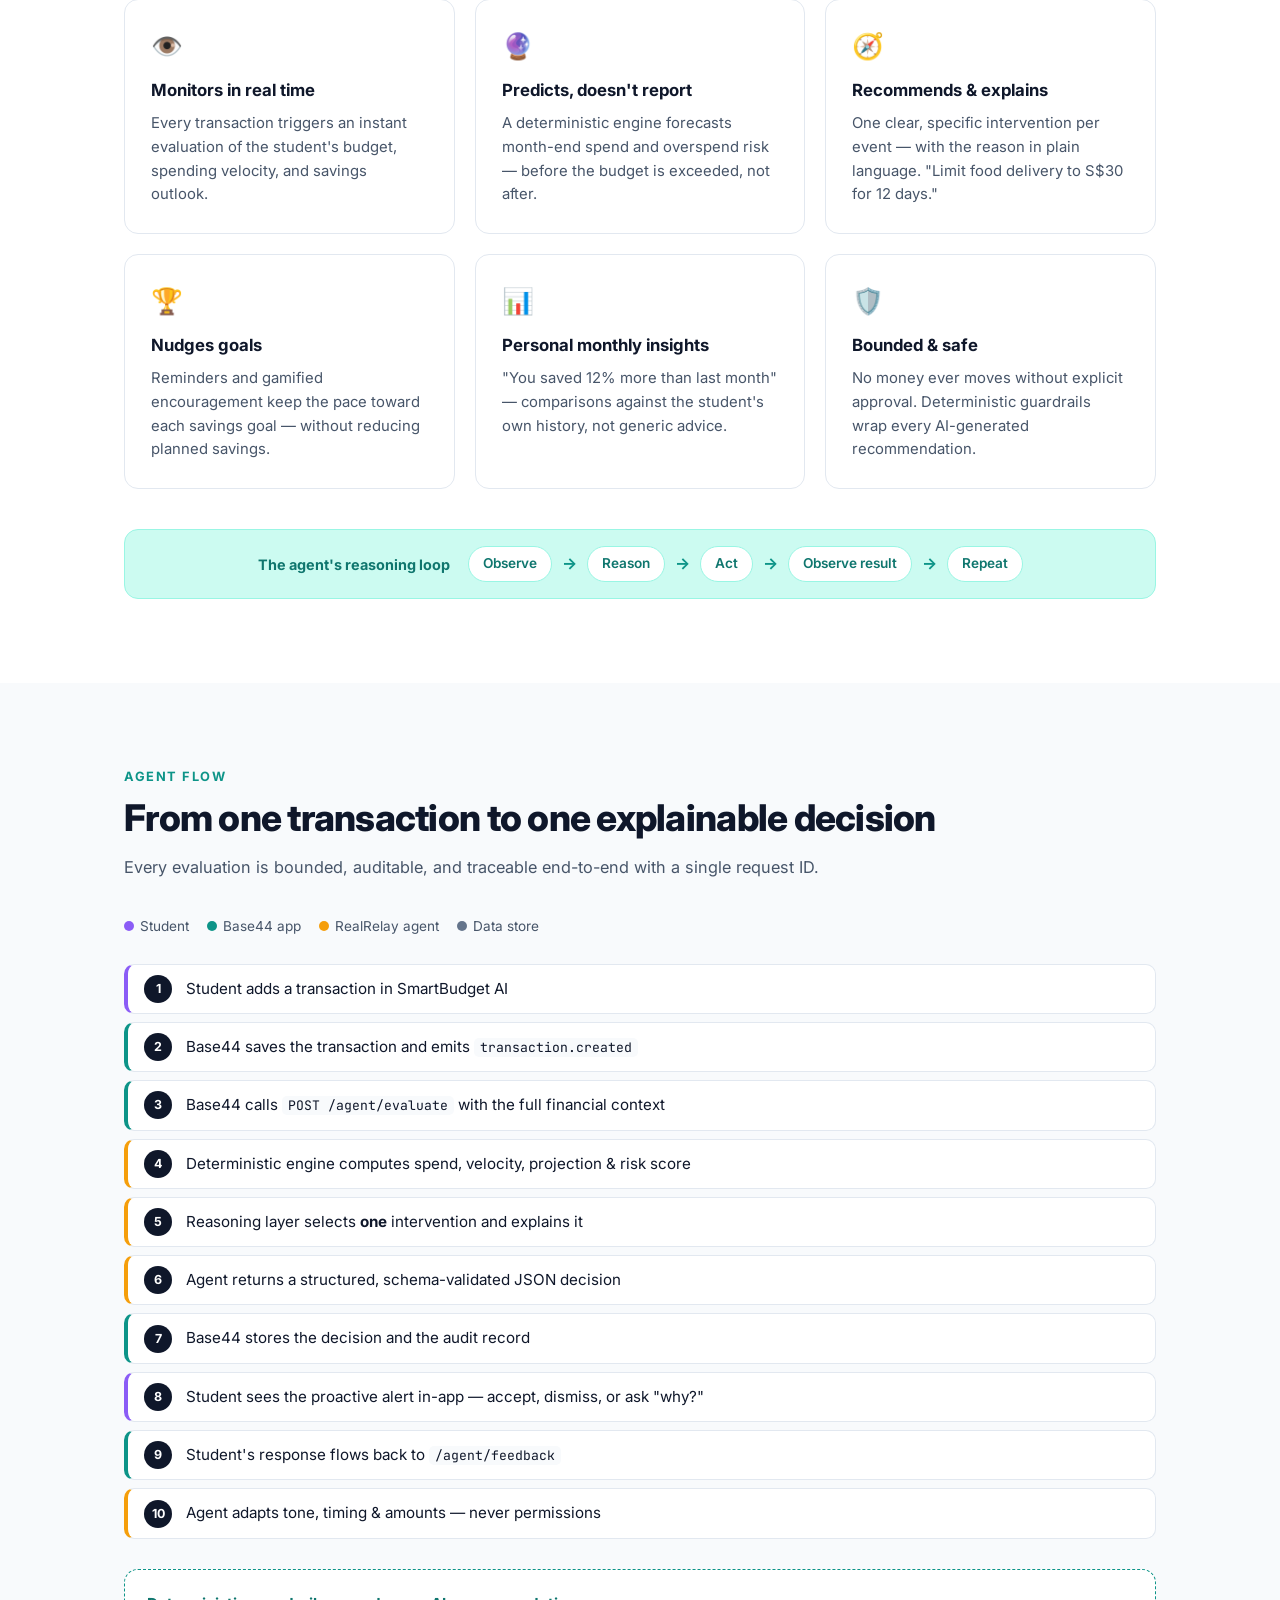
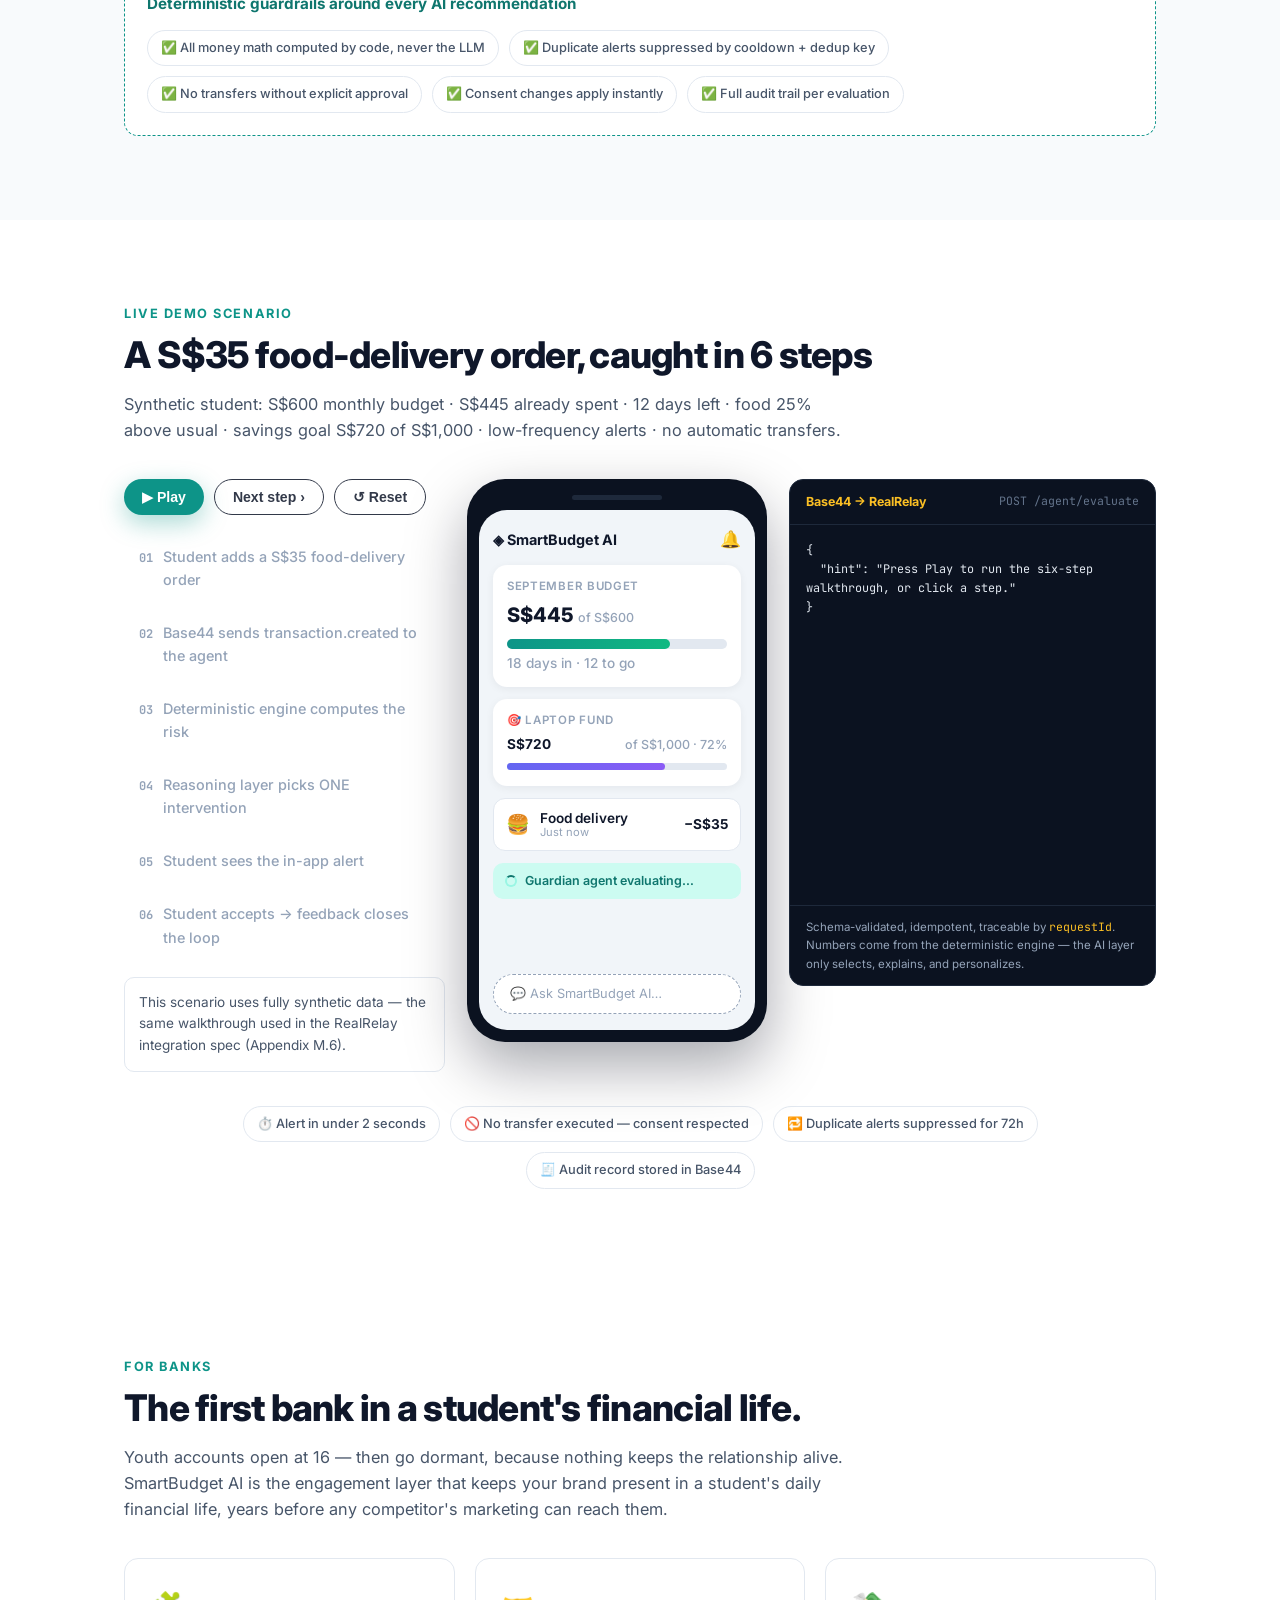
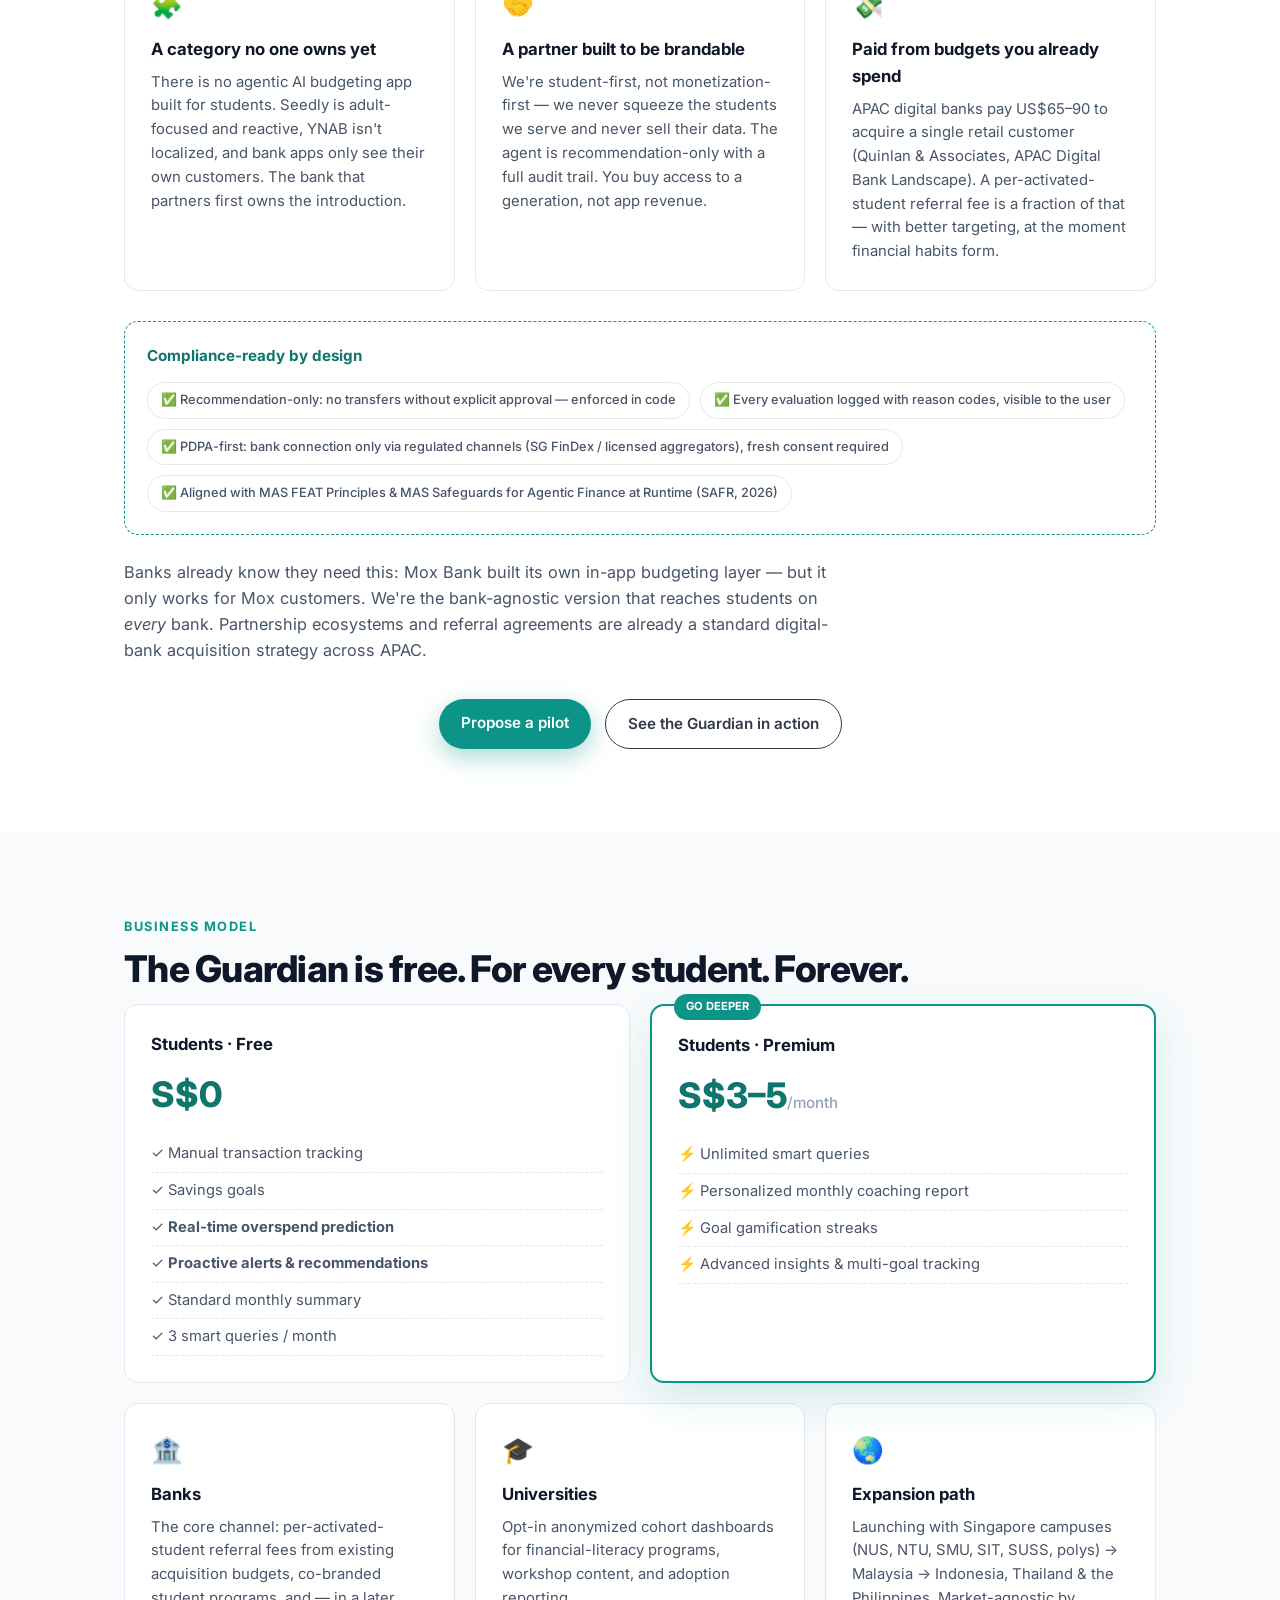
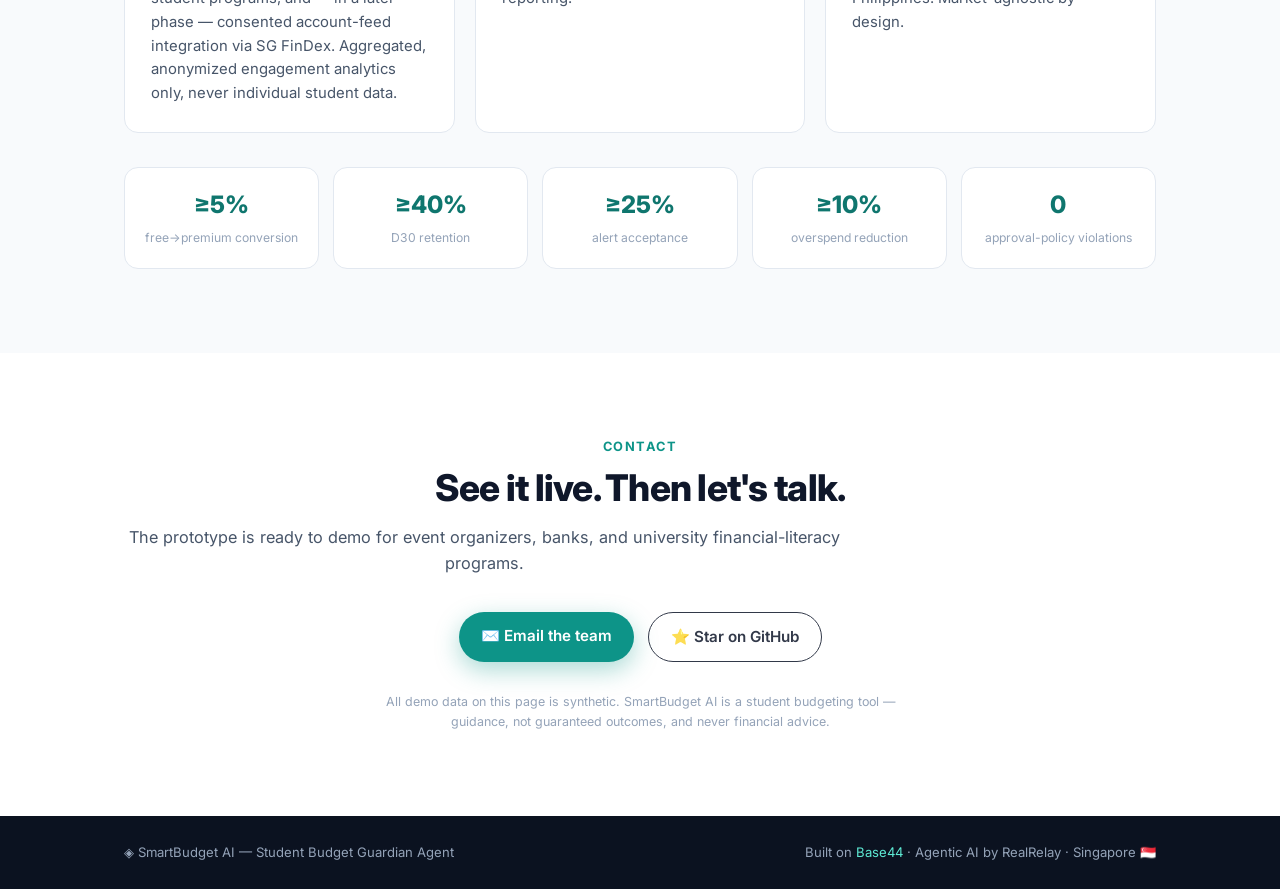
==== commit 85f83348: "Fix pricing contradiction: Guardian (overspend prediction + proactive alerts) is free for all studen" ====
--- a/index.html
+++ b/index.html
@@ -297,7 +297,7 @@
 <section id="business" class="section reveal">
   <div class="wrap">
     <p class="kicker">Business model</p>
-    <h2>Free to budget. Premium to be protected.</h2>
+    <h2>The Guardian is free. For every student. Forever.</h2>
     <div class="card-grid two">
       <div class="card tier">
         <h3>Students · Free</h3>
@@ -305,20 +305,21 @@
         <ul>
           <li>✓ Manual transaction tracking</li>
           <li>✓ Savings goals</li>
+          <li>✓ <strong>Real-time overspend prediction</strong></li>
+          <li>✓ <strong>Proactive alerts &amp; recommendations</strong></li>
           <li>✓ Standard monthly summary</li>
           <li>✓ 3 smart queries / month</li>
         </ul>
       </div>
       <div class="card tier featured">
-        <span class="tier-flag">Agentic features</span>
+        <span class="tier-flag">Go deeper</span>
         <h3>Students · Premium</h3>
         <p class="price">S$3–5<span class="per">/month</span></p>
         <ul>
-          <li>⚡ Real-time overspend prediction</li>
-          <li>⚡ Proactive alerts &amp; recommendations</li>
           <li>⚡ Unlimited smart queries</li>
           <li>⚡ Personalized monthly coaching report</li>
           <li>⚡ Goal gamification streaks</li>
+          <li>⚡ Advanced insights &amp; multi-goal tracking</li>
         </ul>
       </div>
     </div>
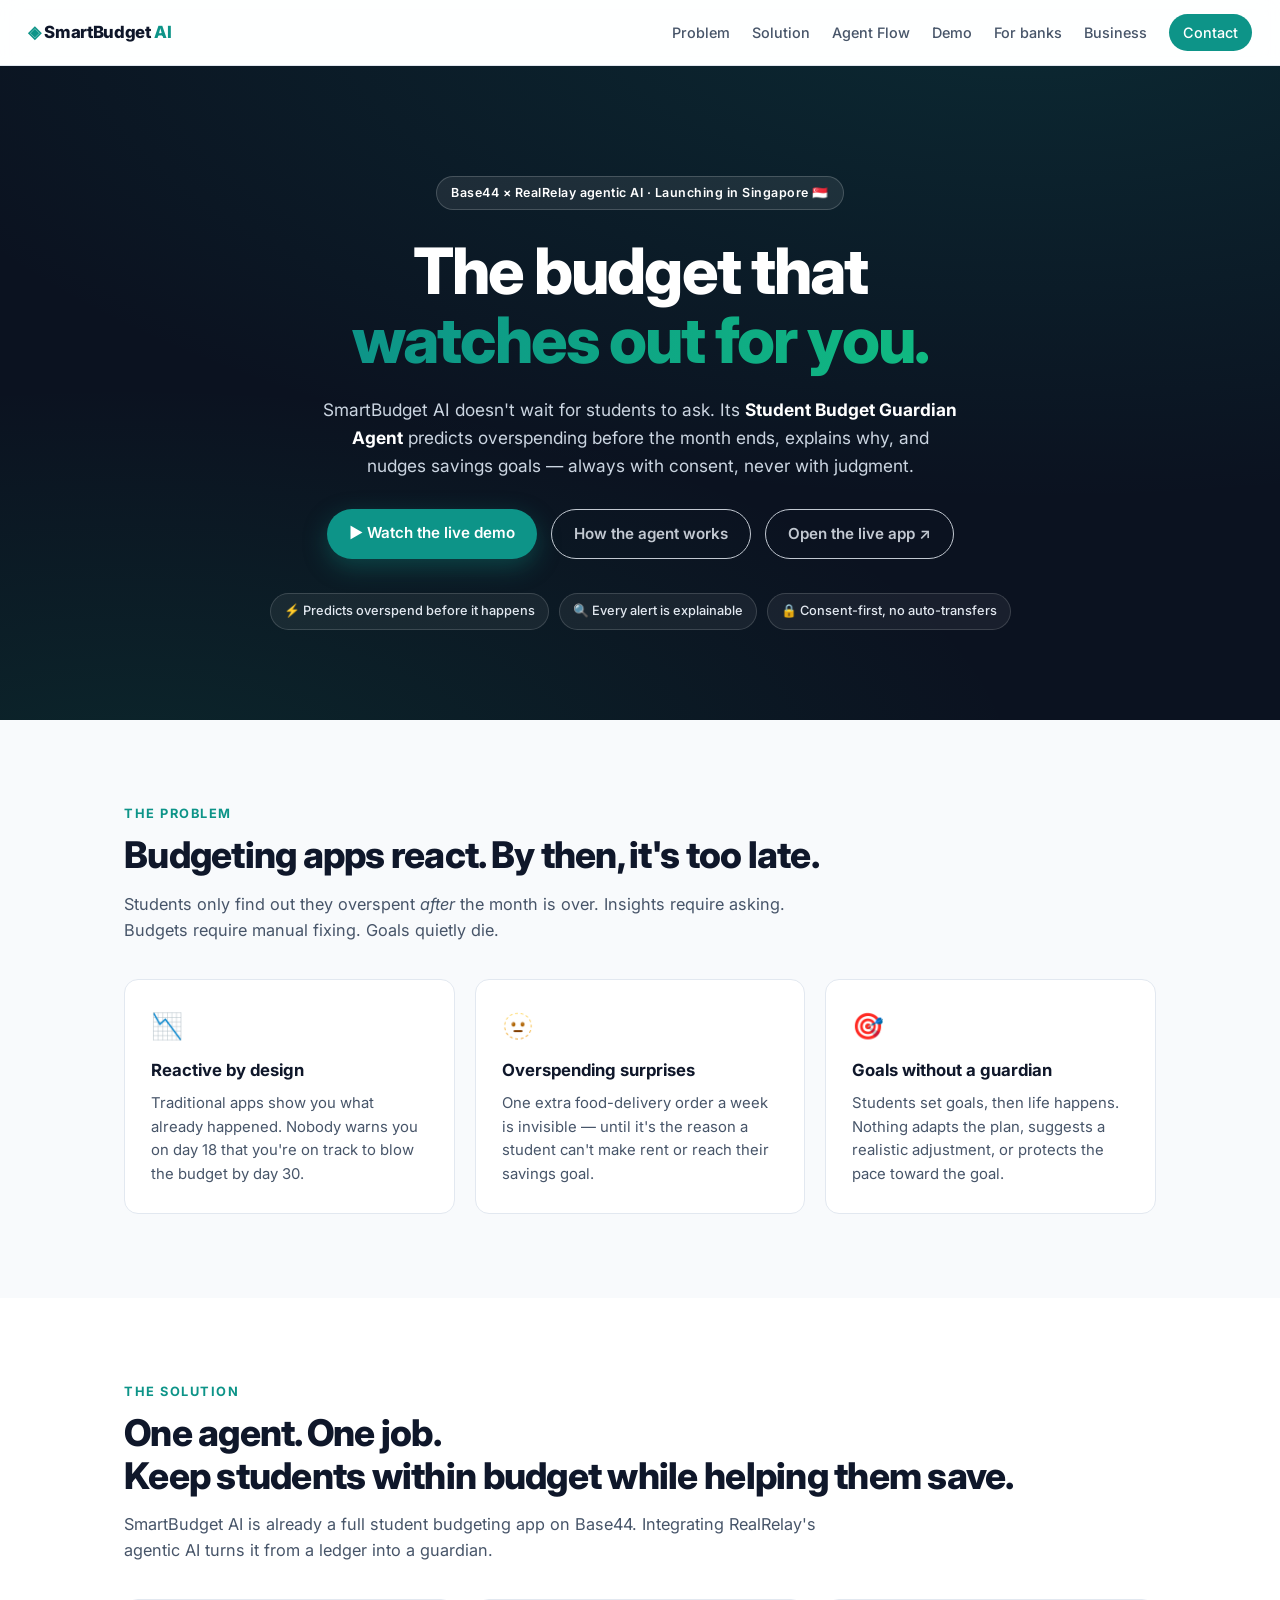
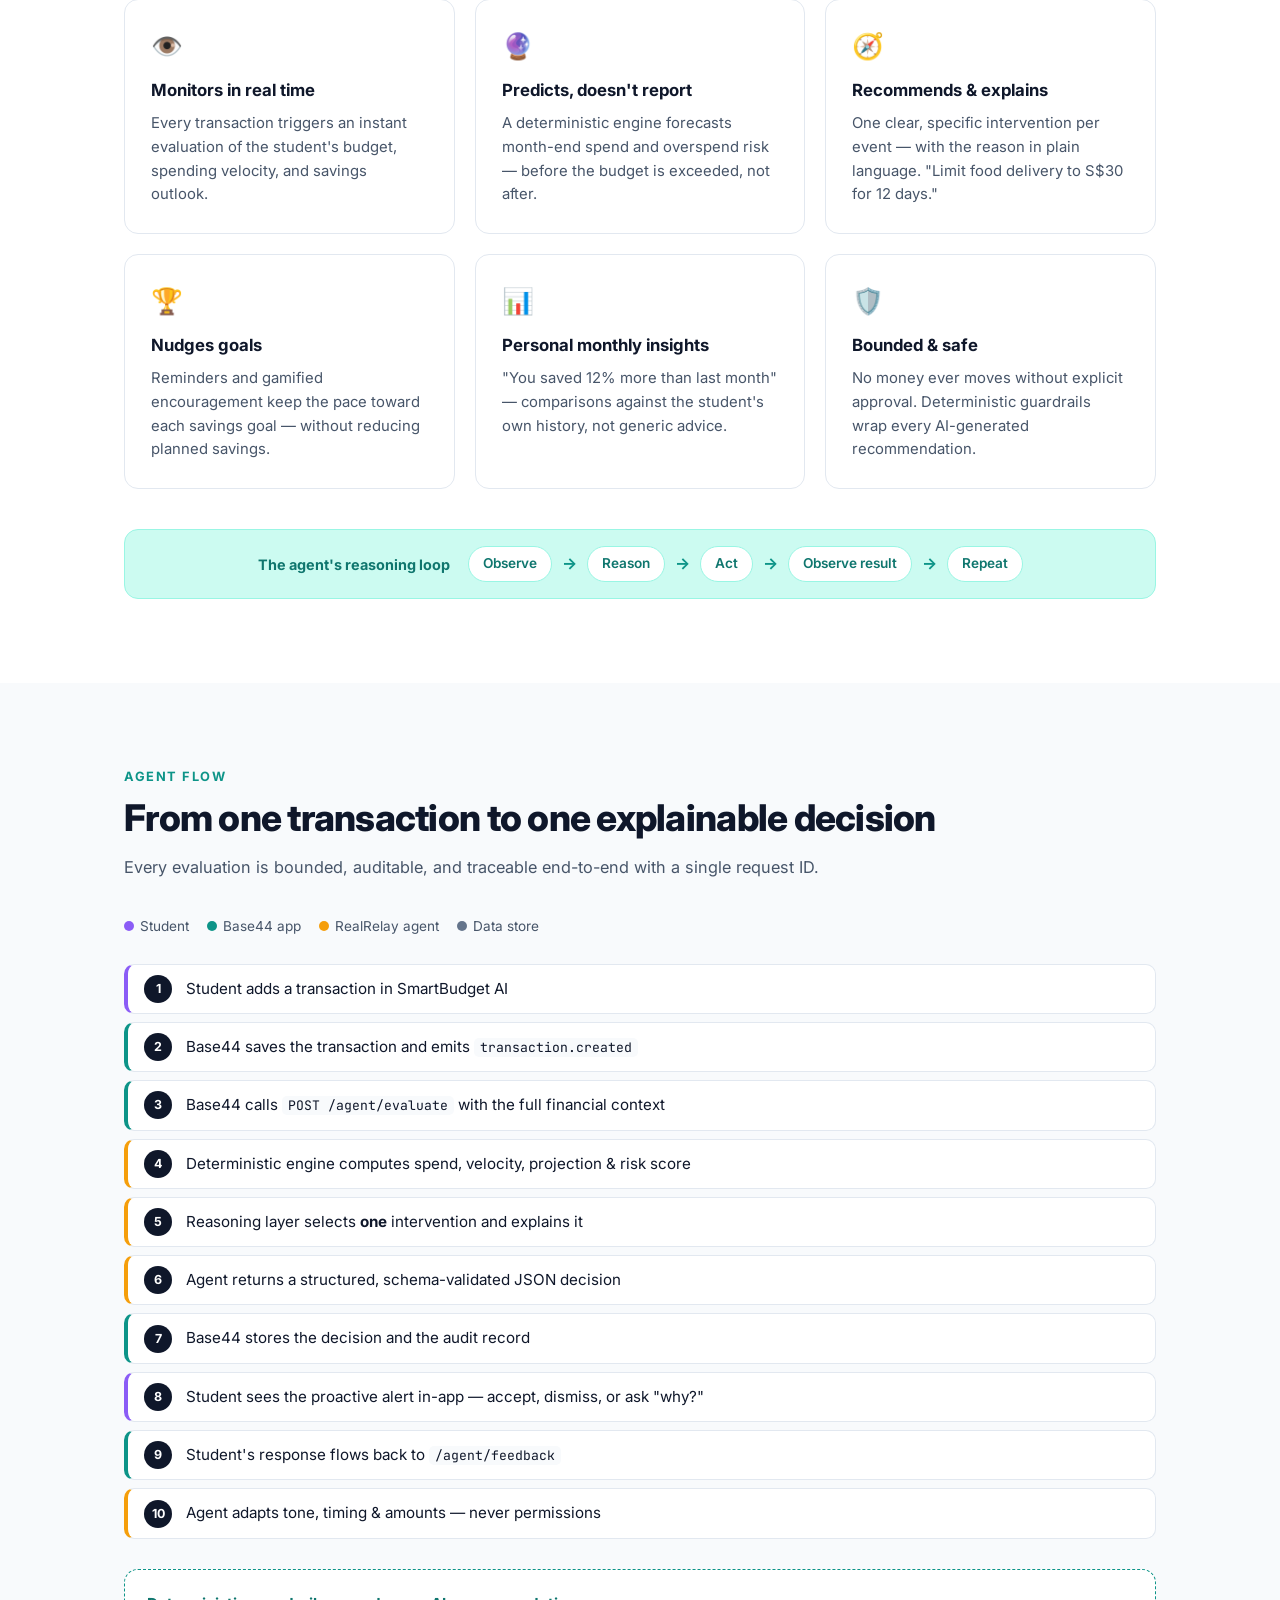
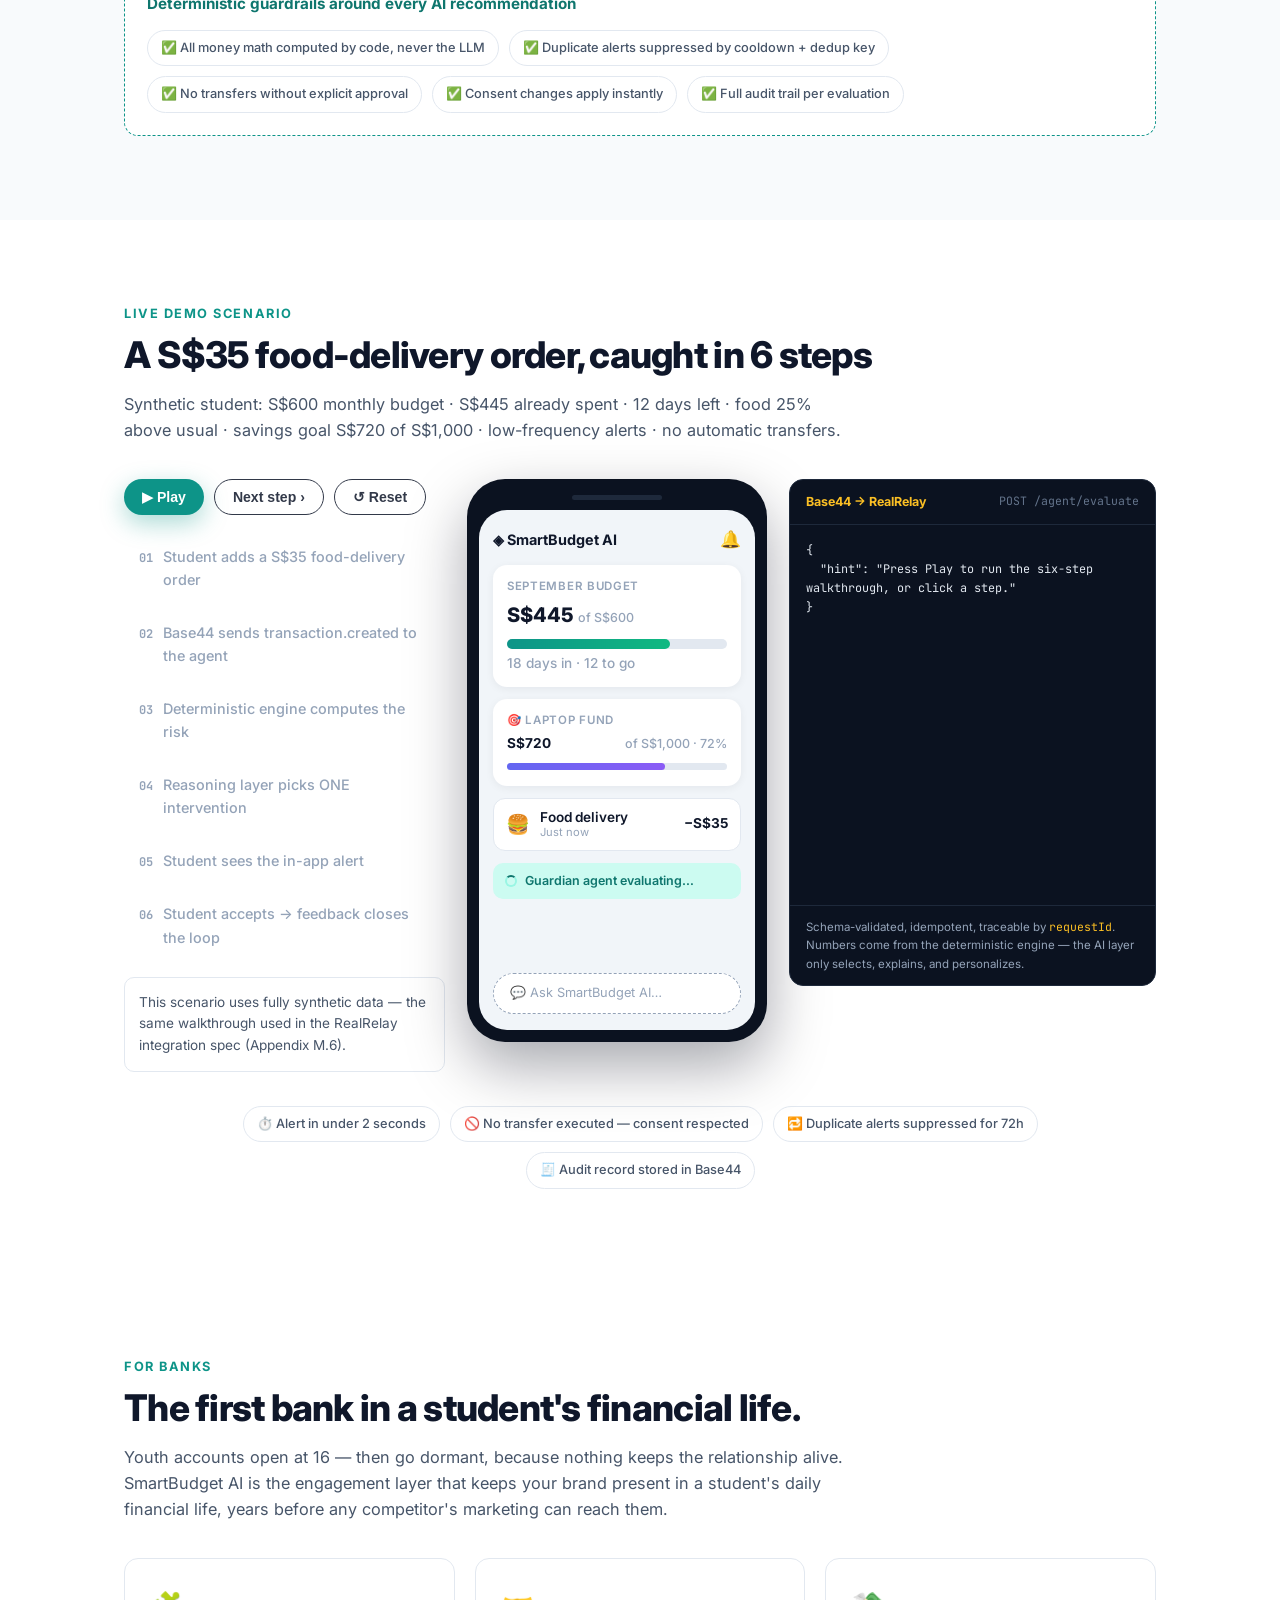
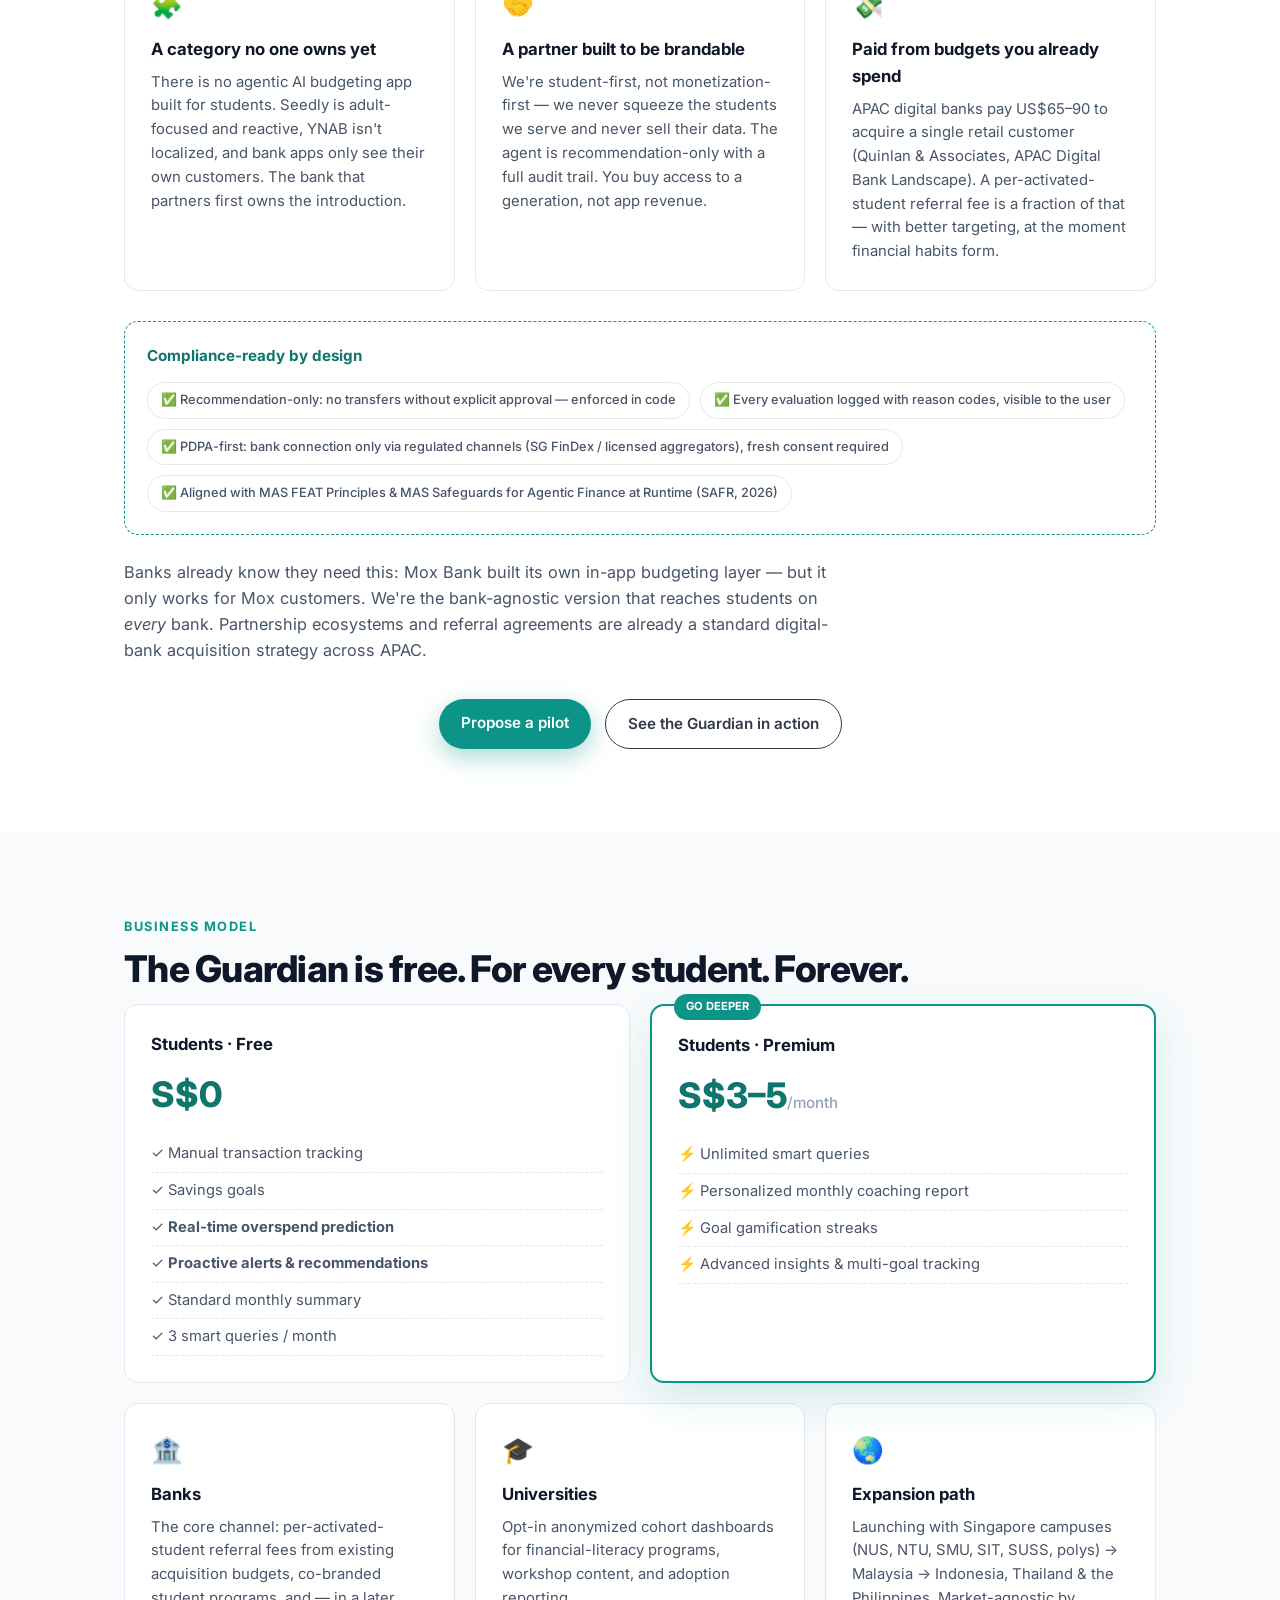
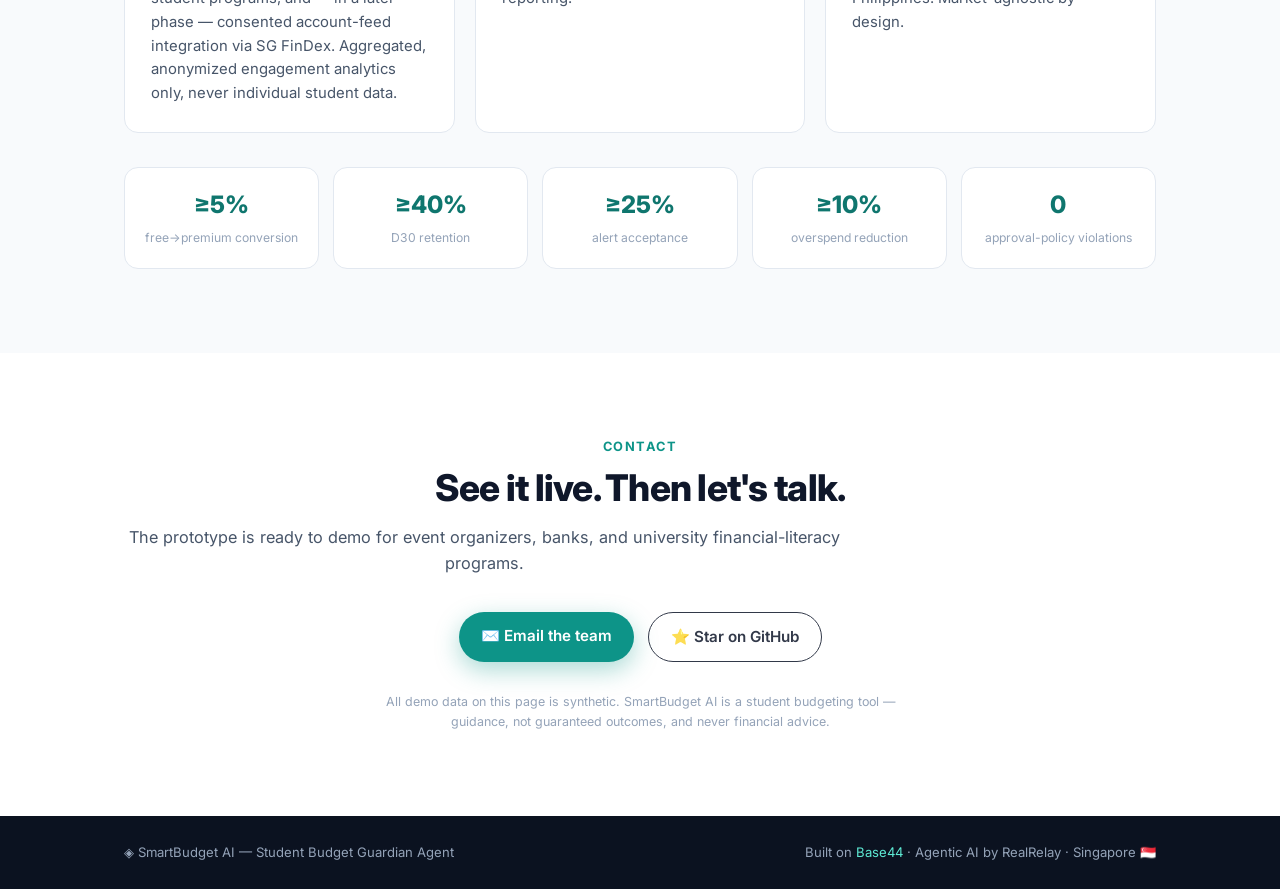
==== commit 9910f30f: "Wire 'Open the live app' hero button to published app URL" ====
--- a/index.html
+++ b/index.html
@@ -34,9 +34,7 @@
     <div class="hero-ctas">
       <a href="#demo" class="btn btn-primary">▶ Watch the live demo</a>
       <a href="#agent-flow" class="btn btn-ghost">How the agent works</a>
-      <!-- Uncomment and set href once the app is published:
-      <a href="PUBLISHED_APP_URL" class="btn btn-ghost">Open the live app ↗</a>
-      -->
+      <a href="https://smart-winged-budget-flow.base44.app" class="btn btn-ghost">Open the live app ↗</a>
     </div>
     <div class="hero-chips">
       <span class="chip">⚡ Predicts overspend before it happens</span>
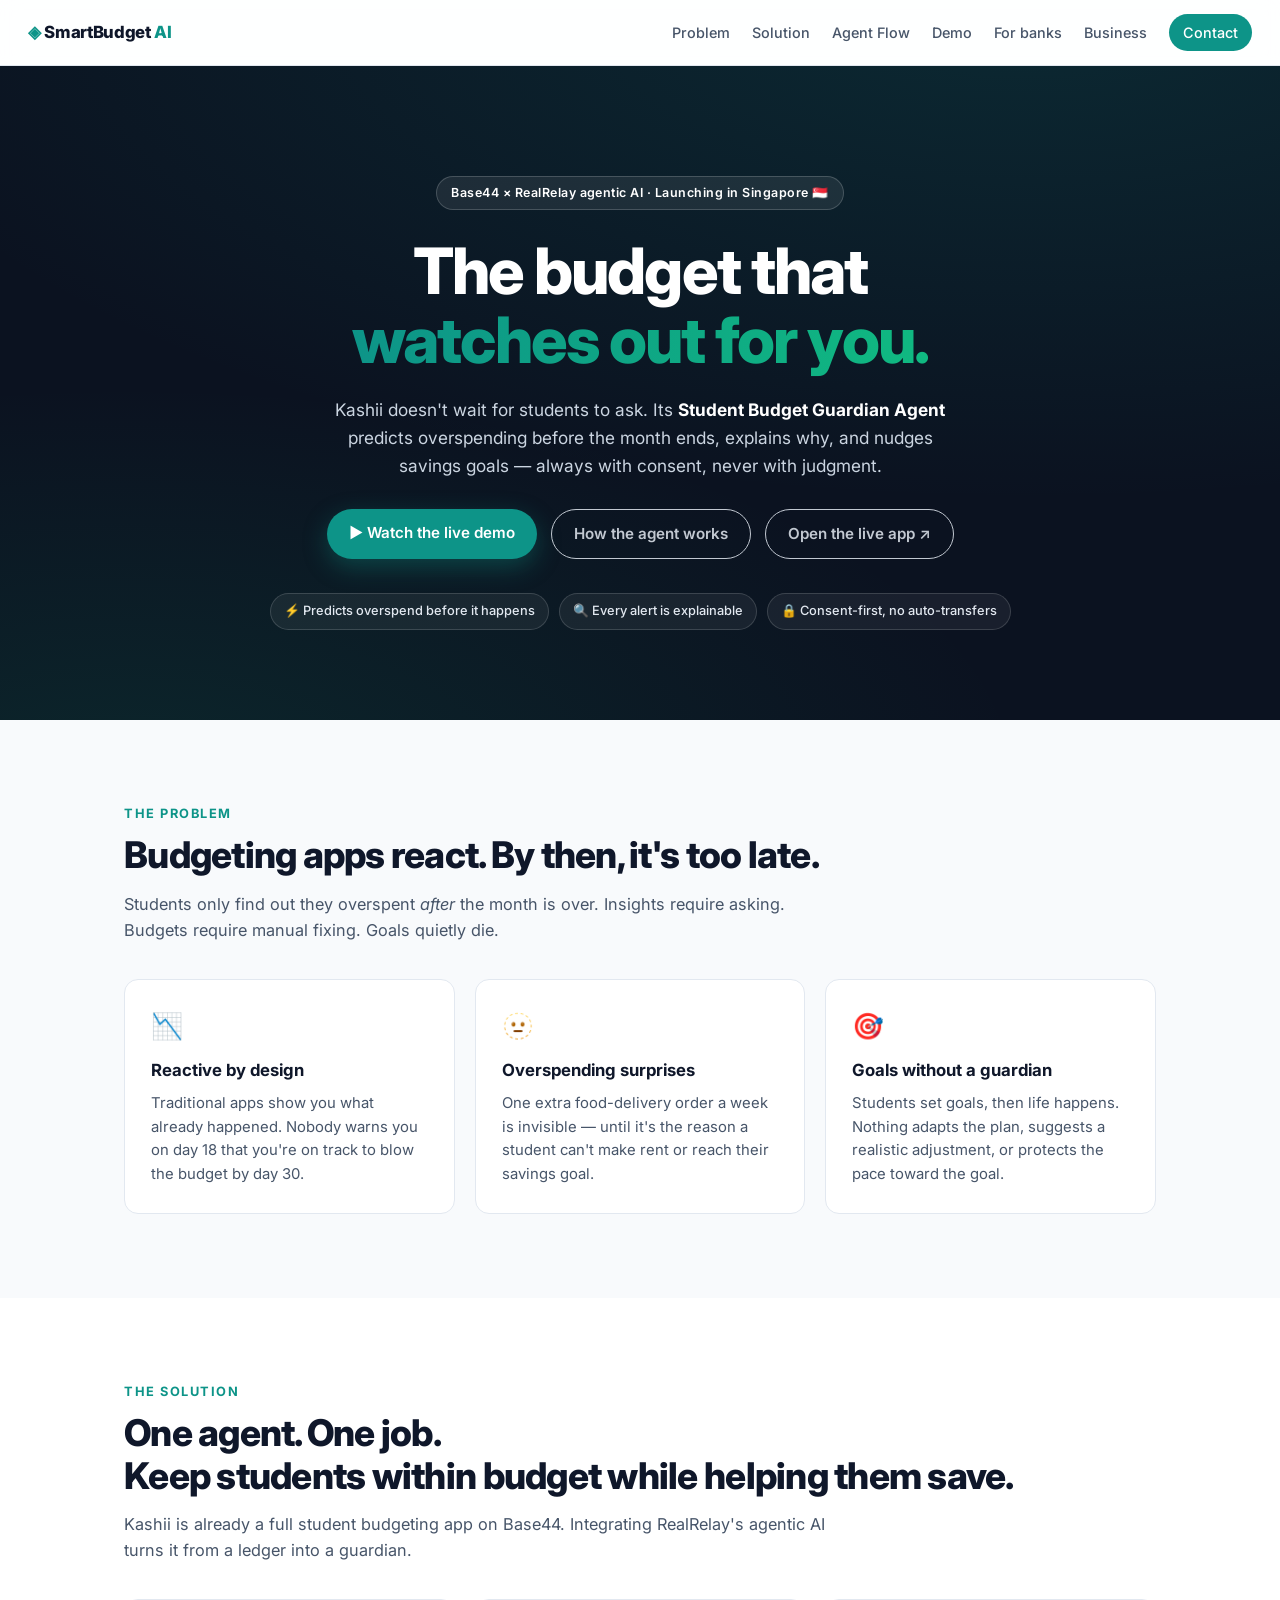
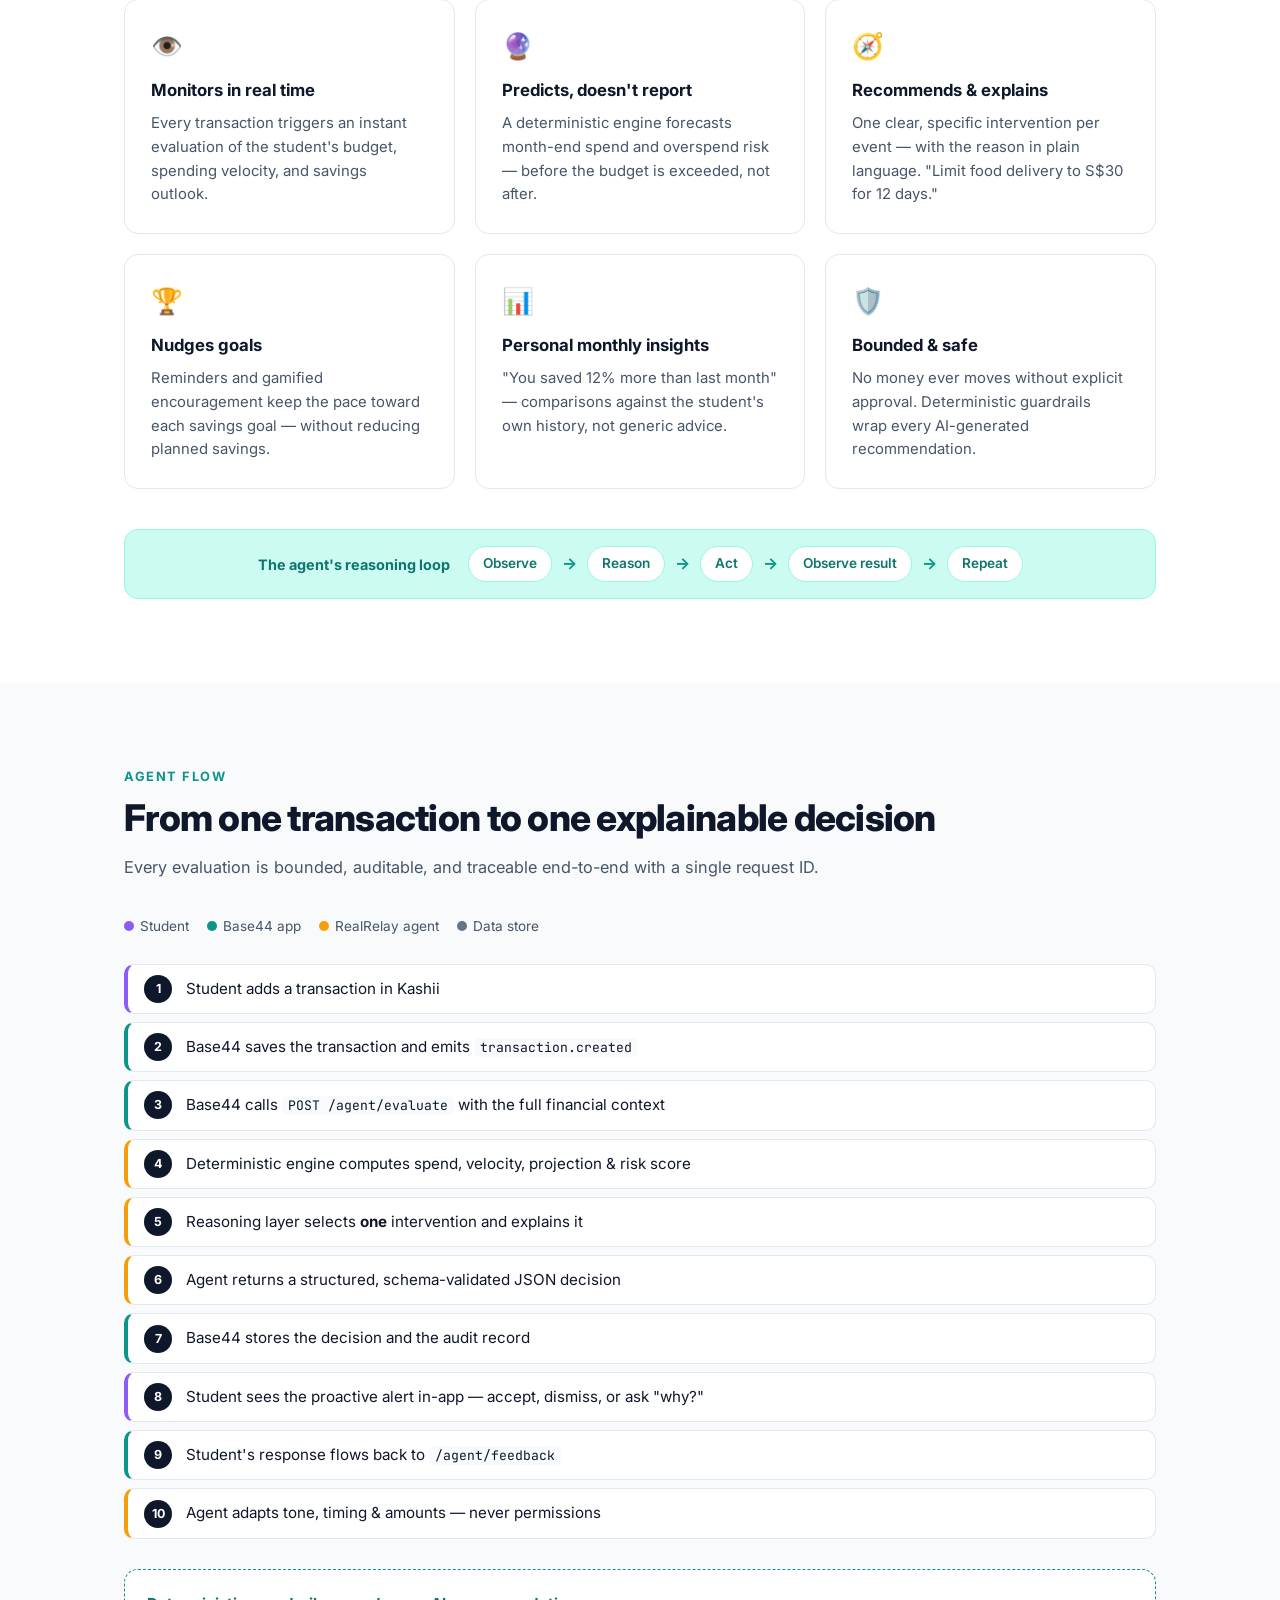
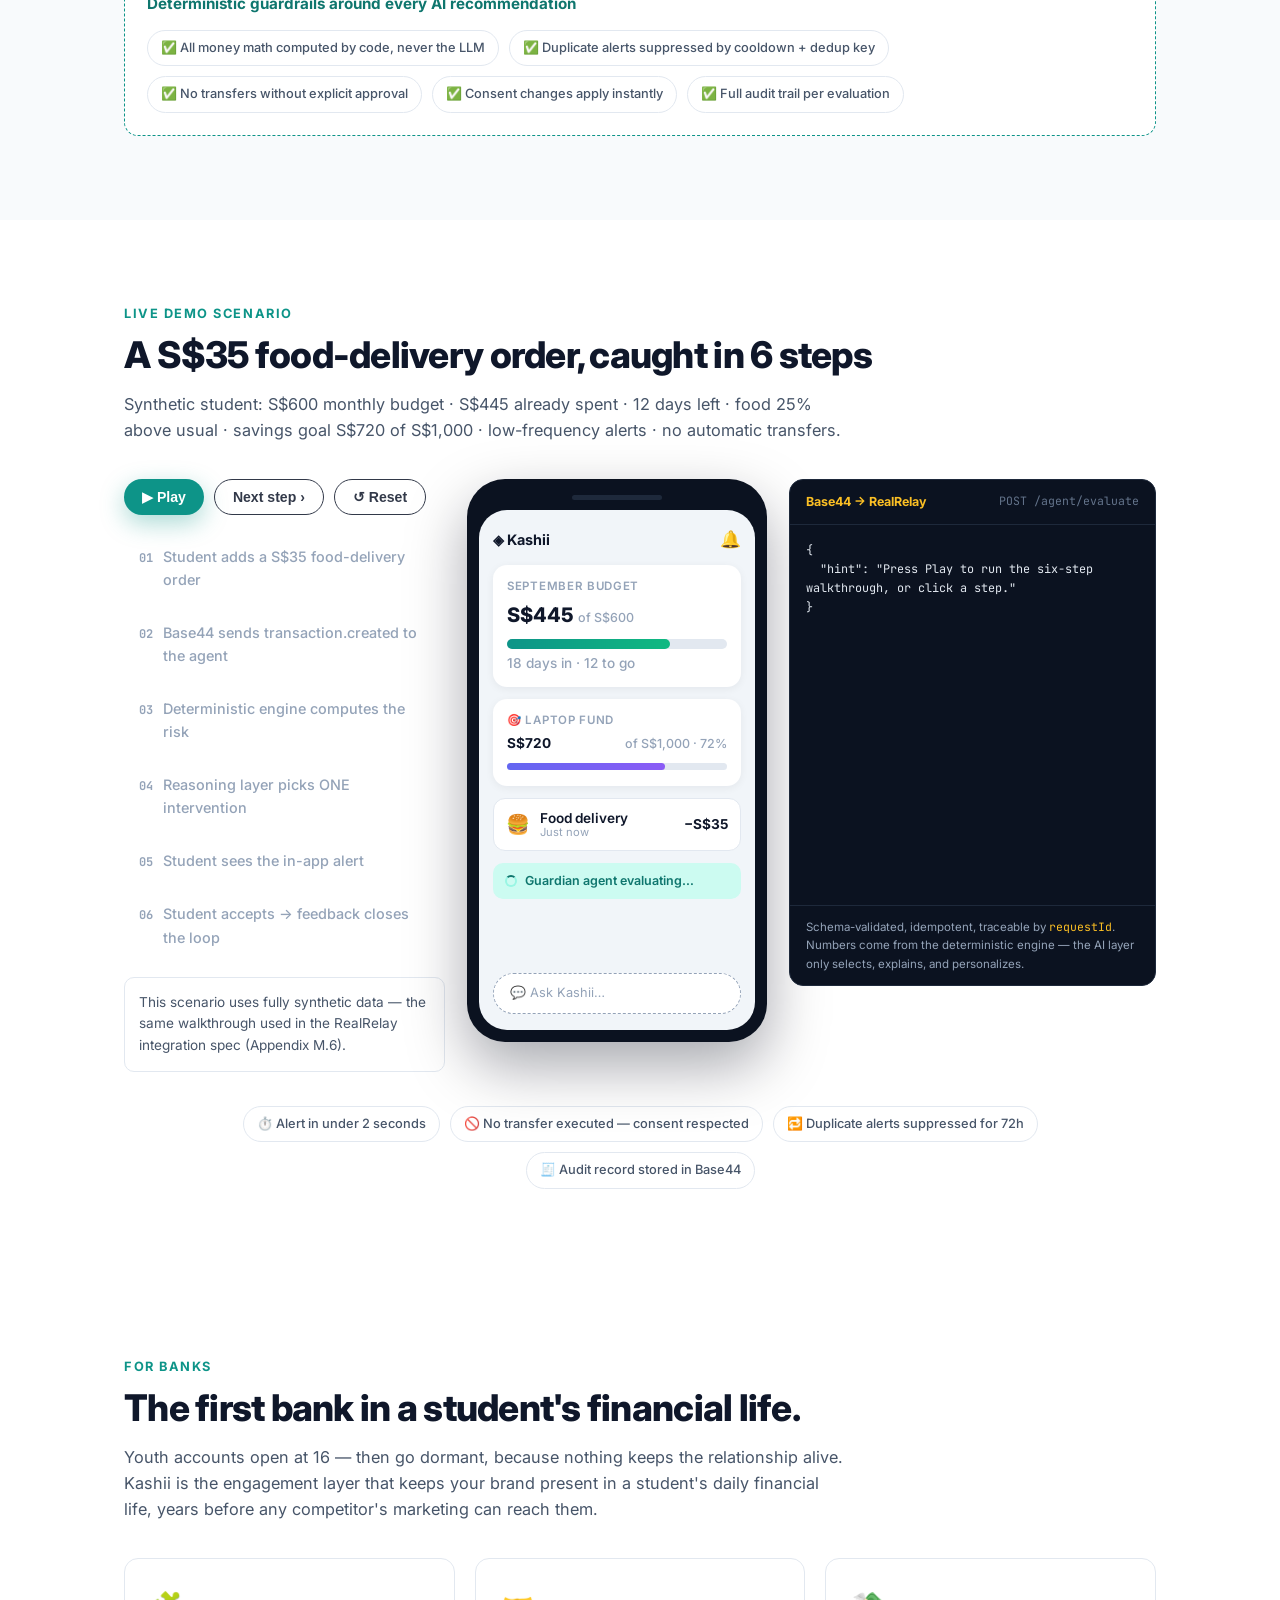
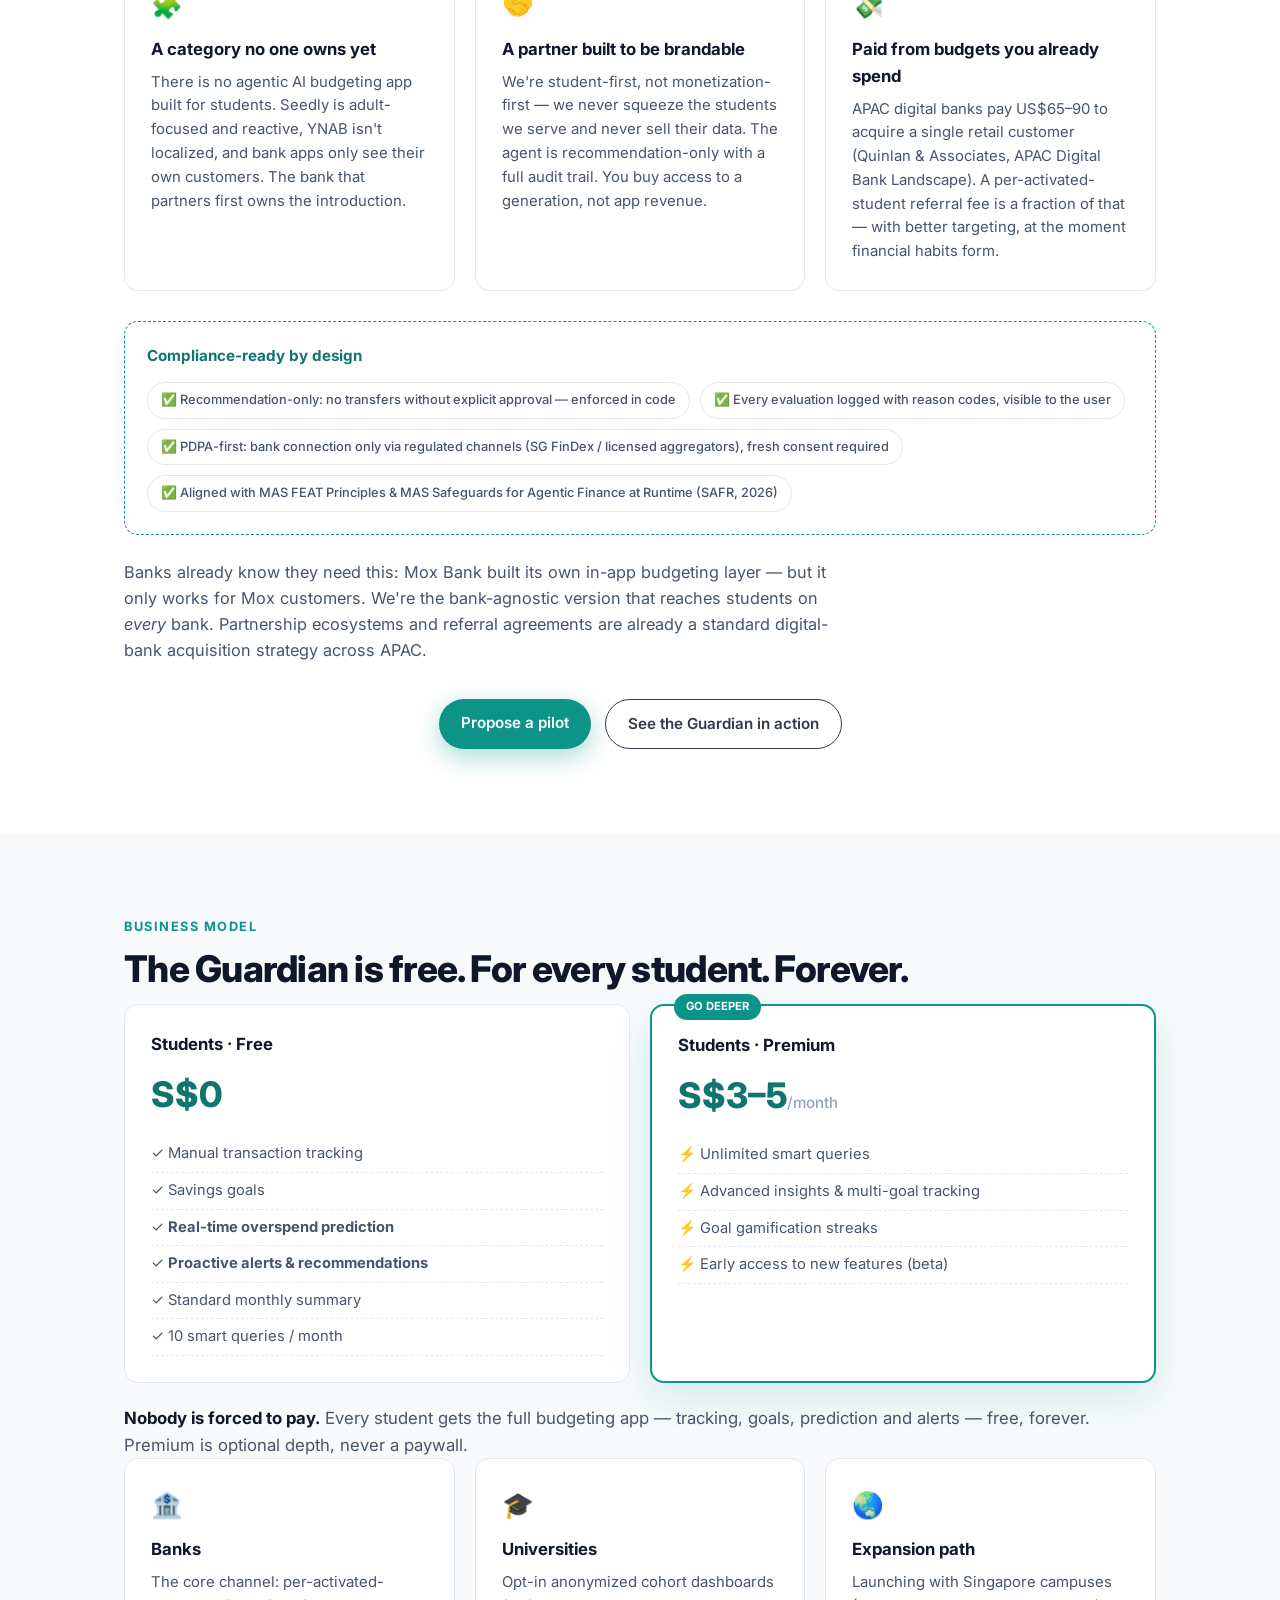
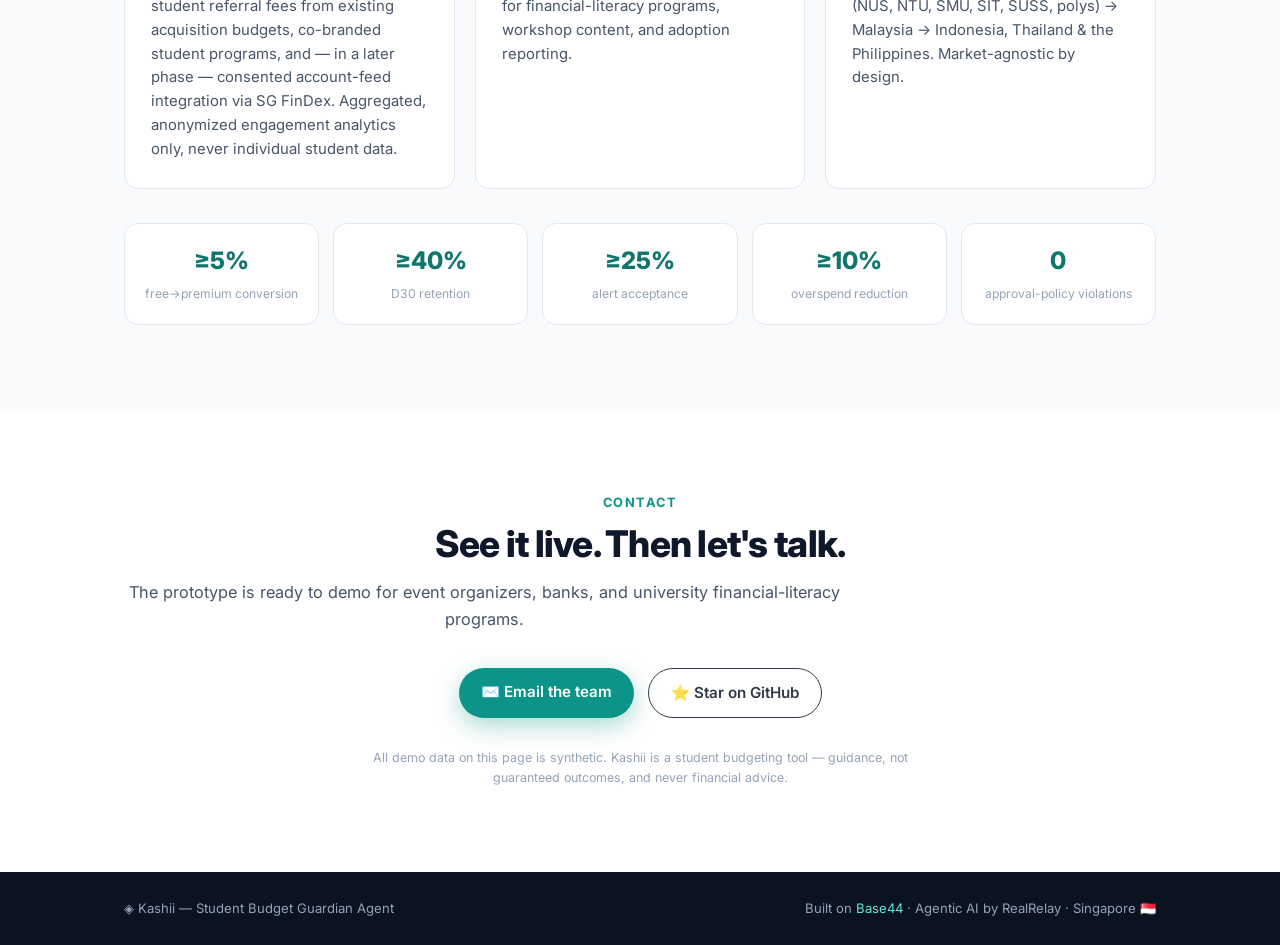
==== commit 513a3bf9: "Rebrand to Kashii; pricing: 10 free queries, premium = unlimited+insights+streaks+beta, 'nobody is f" ====
--- a/index.html
+++ b/index.html
@@ -3,8 +3,8 @@
 <head>
   <meta charset="UTF-8">
   <meta name="viewport" content="width=device-width, initial-scale=1.0">
-  <title>SmartBudget AI — The Student Budget Guardian Agent</title>
-  <meta name="description" content="SmartBudget AI makes student budgeting agentic: it predicts overspending before it happens and explains every recommendation. Built on Base44 with RealRelay agentic AI.">
+  <title>Kashii — The Student Budget Guardian Agent</title>
+  <meta name="description" content="Kashii makes student budgeting agentic: it predicts overspending before it happens and explains every recommendation. Built on Base44 with RealRelay agentic AI.">
   <link rel="preconnect" href="https://fonts.googleapis.com">
   <link rel="preconnect" href="https://fonts.gstatic.com" crossorigin>
   <link href="https://fonts.googleapis.com/css2?family=Inter:wght@400;500;600;700;800&family=JetBrains+Mono:wght@400;500&display=swap" rel="stylesheet">
@@ -30,7 +30,7 @@
   <div class="hero-inner">
     <span class="hero-badge">Base44 × RealRelay agentic AI · Launching in Singapore 🇸🇬</span>
     <h1>The budget that<br><span class="grad">watches out for you.</span></h1>
-    <p class="hero-sub">SmartBudget AI doesn't wait for students to ask. Its <strong>Student Budget Guardian Agent</strong> predicts overspending before the month ends, explains why, and nudges savings goals — always with consent, never with judgment.</p>
+    <p class="hero-sub">Kashii doesn't wait for students to ask. Its <strong>Student Budget Guardian Agent</strong> predicts overspending before the month ends, explains why, and nudges savings goals — always with consent, never with judgment.</p>
     <div class="hero-ctas">
       <a href="#demo" class="btn btn-primary">▶ Watch the live demo</a>
       <a href="#agent-flow" class="btn btn-ghost">How the agent works</a>
@@ -77,7 +77,7 @@
   <div class="wrap">
     <p class="kicker">The solution</p>
     <h2>One agent. One job.<br>Keep students within budget while helping them save.</h2>
-    <p class="section-sub">SmartBudget AI is already a full student budgeting app on Base44. Integrating RealRelay's agentic AI turns it from a ledger into a guardian.</p>
+    <p class="section-sub">Kashii is already a full student budgeting app on Base44. Integrating RealRelay's agentic AI turns it from a ledger into a guardian.</p>
     <div class="card-grid three">
       <div class="card">
         <div class="card-icon">👁️</div>
@@ -134,7 +134,7 @@
       <span><i class="dot dot-data"></i>Data store</span>
     </div>
     <ol class="flow-timeline">
-      <li data-actor="student">Student adds a transaction in SmartBudget AI</li>
+      <li data-actor="student">Student adds a transaction in Kashii</li>
       <li data-actor="base44">Base44 saves the transaction and emits <code>transaction.created</code></li>
       <li data-actor="base44">Base44 calls <code>POST /agent/evaluate</code> with the full financial context</li>
       <li data-actor="realrelay">Deterministic engine computes spend, velocity, projection &amp; risk score</li>
@@ -183,7 +183,7 @@
           <div class="phone-notch"></div>
           <div class="phone-screen">
             <div class="app-header">
-              <span class="app-title">◈ SmartBudget AI</span>
+              <span class="app-title">◈ Kashii</span>
               <span class="app-bell" id="appBell">🔔</span>
             </div>
 
@@ -226,7 +226,7 @@
 
             <div class="app-accepted" id="acceptedCard" hidden>✅ Recommendation accepted — feedback sent to your agent</div>
 
-            <div class="ask-box">💬 Ask SmartBudget AI…</div>
+            <div class="ask-box">💬 Ask Kashii…</div>
           </div>
         </div>
       </div>
@@ -256,7 +256,7 @@
   <div class="wrap">
     <p class="kicker">For banks</p>
     <h2>The first bank in a student's financial life.</h2>
-    <p class="section-sub">Youth accounts open at 16 — then go dormant, because nothing keeps the relationship alive. SmartBudget AI is the engagement layer that keeps your brand present in a student's daily financial life, years before any competitor's marketing can reach them.</p>
+    <p class="section-sub">Youth accounts open at 16 — then go dormant, because nothing keeps the relationship alive. Kashii is the engagement layer that keeps your brand present in a student's daily financial life, years before any competitor's marketing can reach them.</p>
     <div class="card-grid three">
       <div class="card">
         <div class="card-icon">🧩</div>
@@ -306,7 +306,7 @@
           <li>✓ <strong>Real-time overspend prediction</strong></li>
           <li>✓ <strong>Proactive alerts &amp; recommendations</strong></li>
           <li>✓ Standard monthly summary</li>
-          <li>✓ 3 smart queries / month</li>
+          <li>✓ 10 smart queries / month</li>
         </ul>
       </div>
       <div class="card tier featured">
@@ -315,12 +315,13 @@
         <p class="price">S$3–5<span class="per">/month</span></p>
         <ul>
           <li>⚡ Unlimited smart queries</li>
-          <li>⚡ Personalized monthly coaching report</li>
+          <li>⚡ Advanced insights &amp; multi-goal tracking</li>
           <li>⚡ Goal gamification streaks</li>
-          <li>⚡ Advanced insights &amp; multi-goal tracking</li>
+          <li>⚡ Early access to new features (beta)</li>
         </ul>
       </div>
     </div>
+    <p style="margin-top:22px;font-size:1.05rem;color:var(--ink-soft);"><strong style="color:var(--ink);">Nobody is forced to pay.</strong> Every student gets the full budgeting app — tracking, goals, prediction and alerts — free, forever. Premium is optional depth, never a paywall.</p>
     <div class="card-grid three">
       <div class="card">
         <div class="card-icon">🏦</div>
@@ -358,7 +359,7 @@
       <a href="mailto:your-team@smartbudget-ai.example" class="btn btn-primary">✉️ Email the team</a>
       <a href="https://github.com/username/smartbudget-ai" class="btn btn-ghost">⭐ Star on GitHub</a>
     </div>
-    <p class="fine-print">All demo data on this page is synthetic. SmartBudget AI is a student budgeting tool — guidance, not guaranteed outcomes, and never financial advice.</p>
+    <p class="fine-print">All demo data on this page is synthetic. Kashii is a student budgeting tool — guidance, not guaranteed outcomes, and never financial advice.</p>
   </div>
 </section>
 
@@ -366,7 +367,7 @@
 
 <footer class="footer">
   <div class="wrap">
-    <span>◈ SmartBudget AI — Student Budget Guardian Agent</span>
+    <span>◈ Kashii — Student Budget Guardian Agent</span>
     <span>Built on <a href="https://base44.com" target="_blank" rel="noopener">Base44</a> · Agentic AI by RealRelay · Singapore 🇸🇬</span>
   </div>
 </footer>
